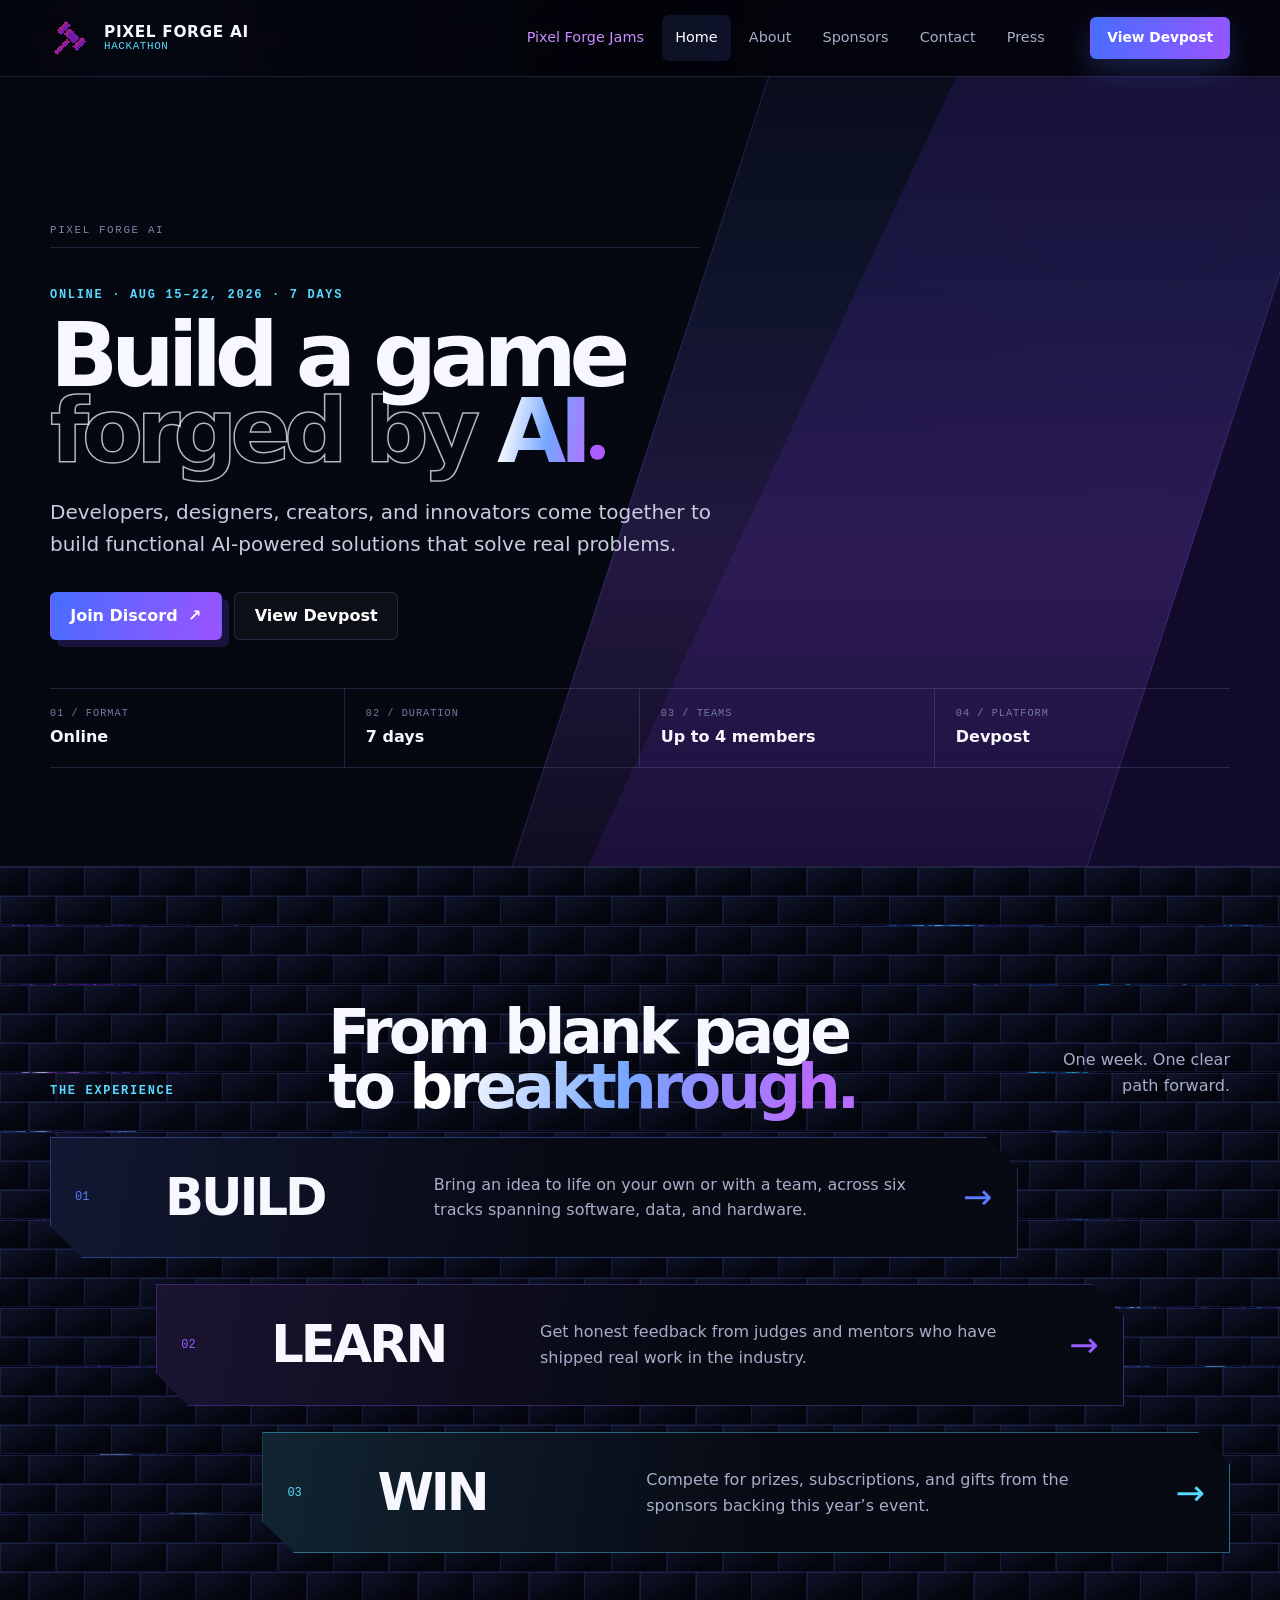
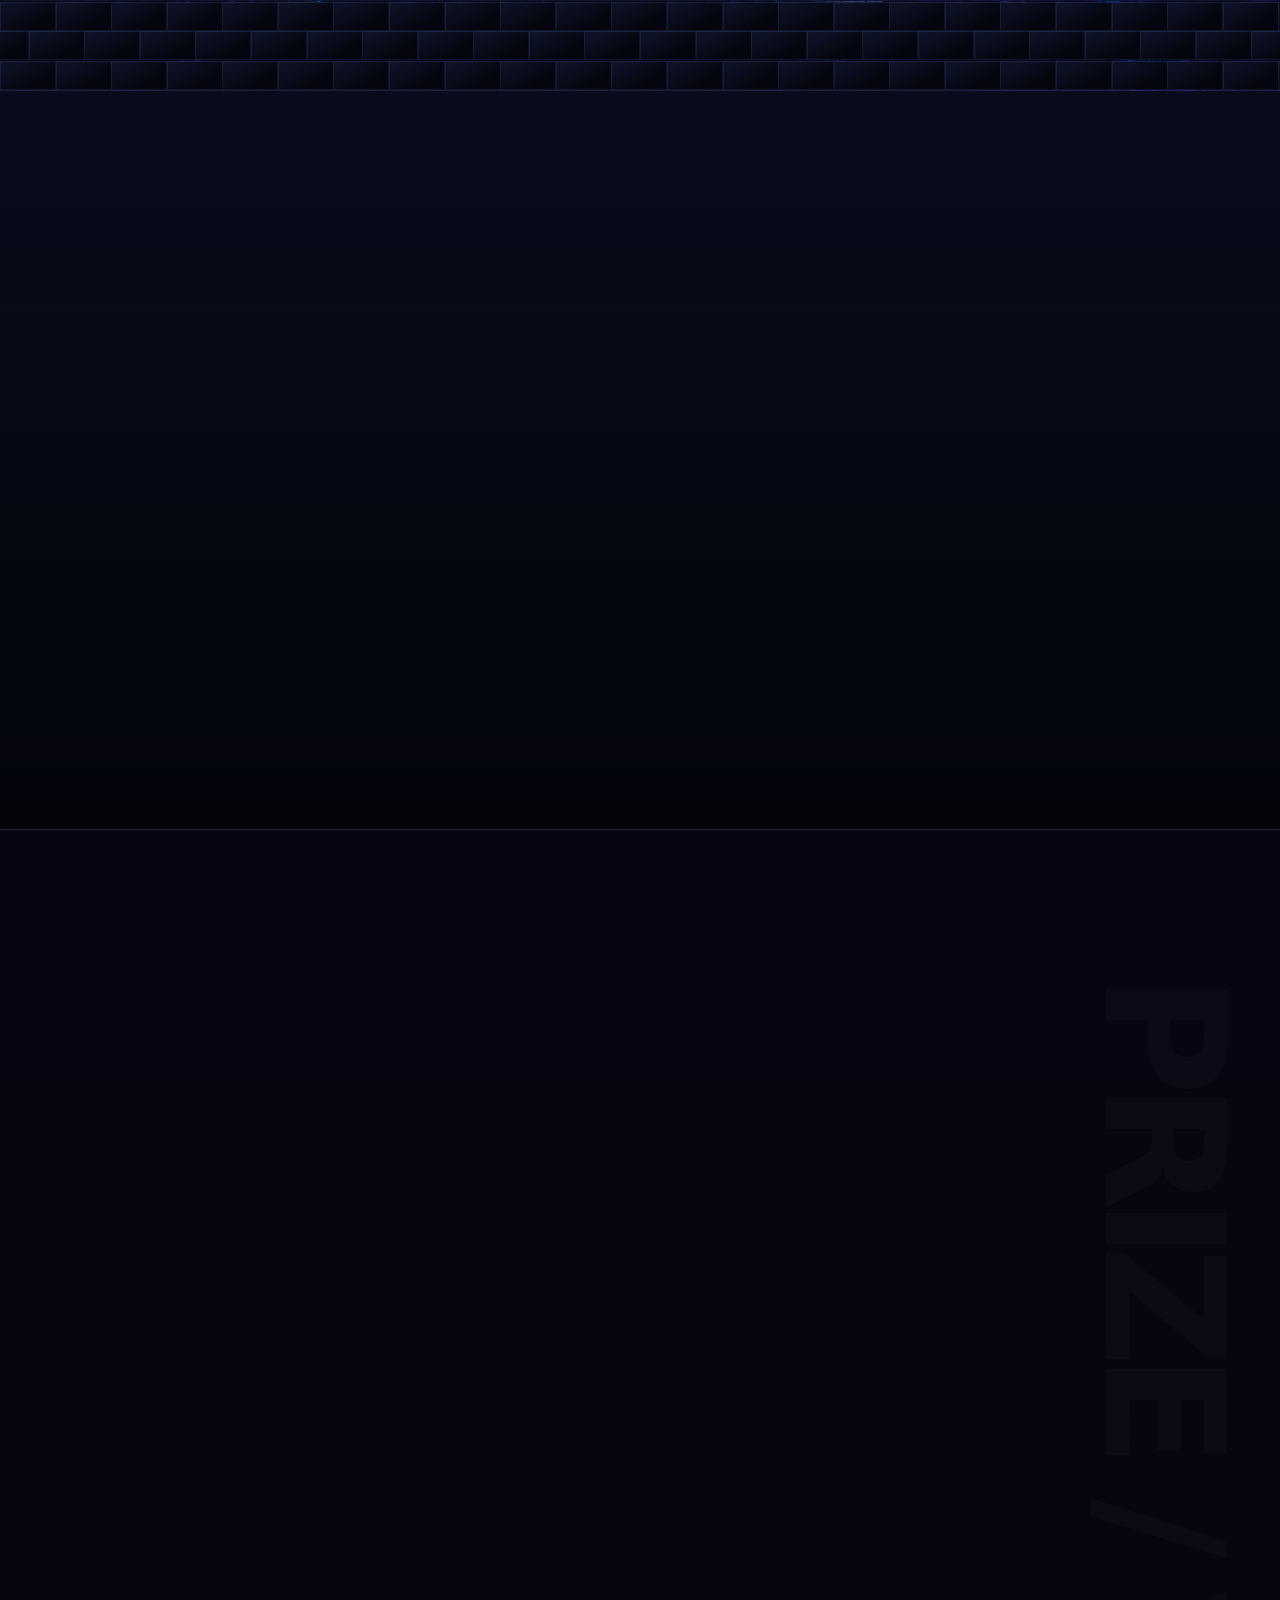
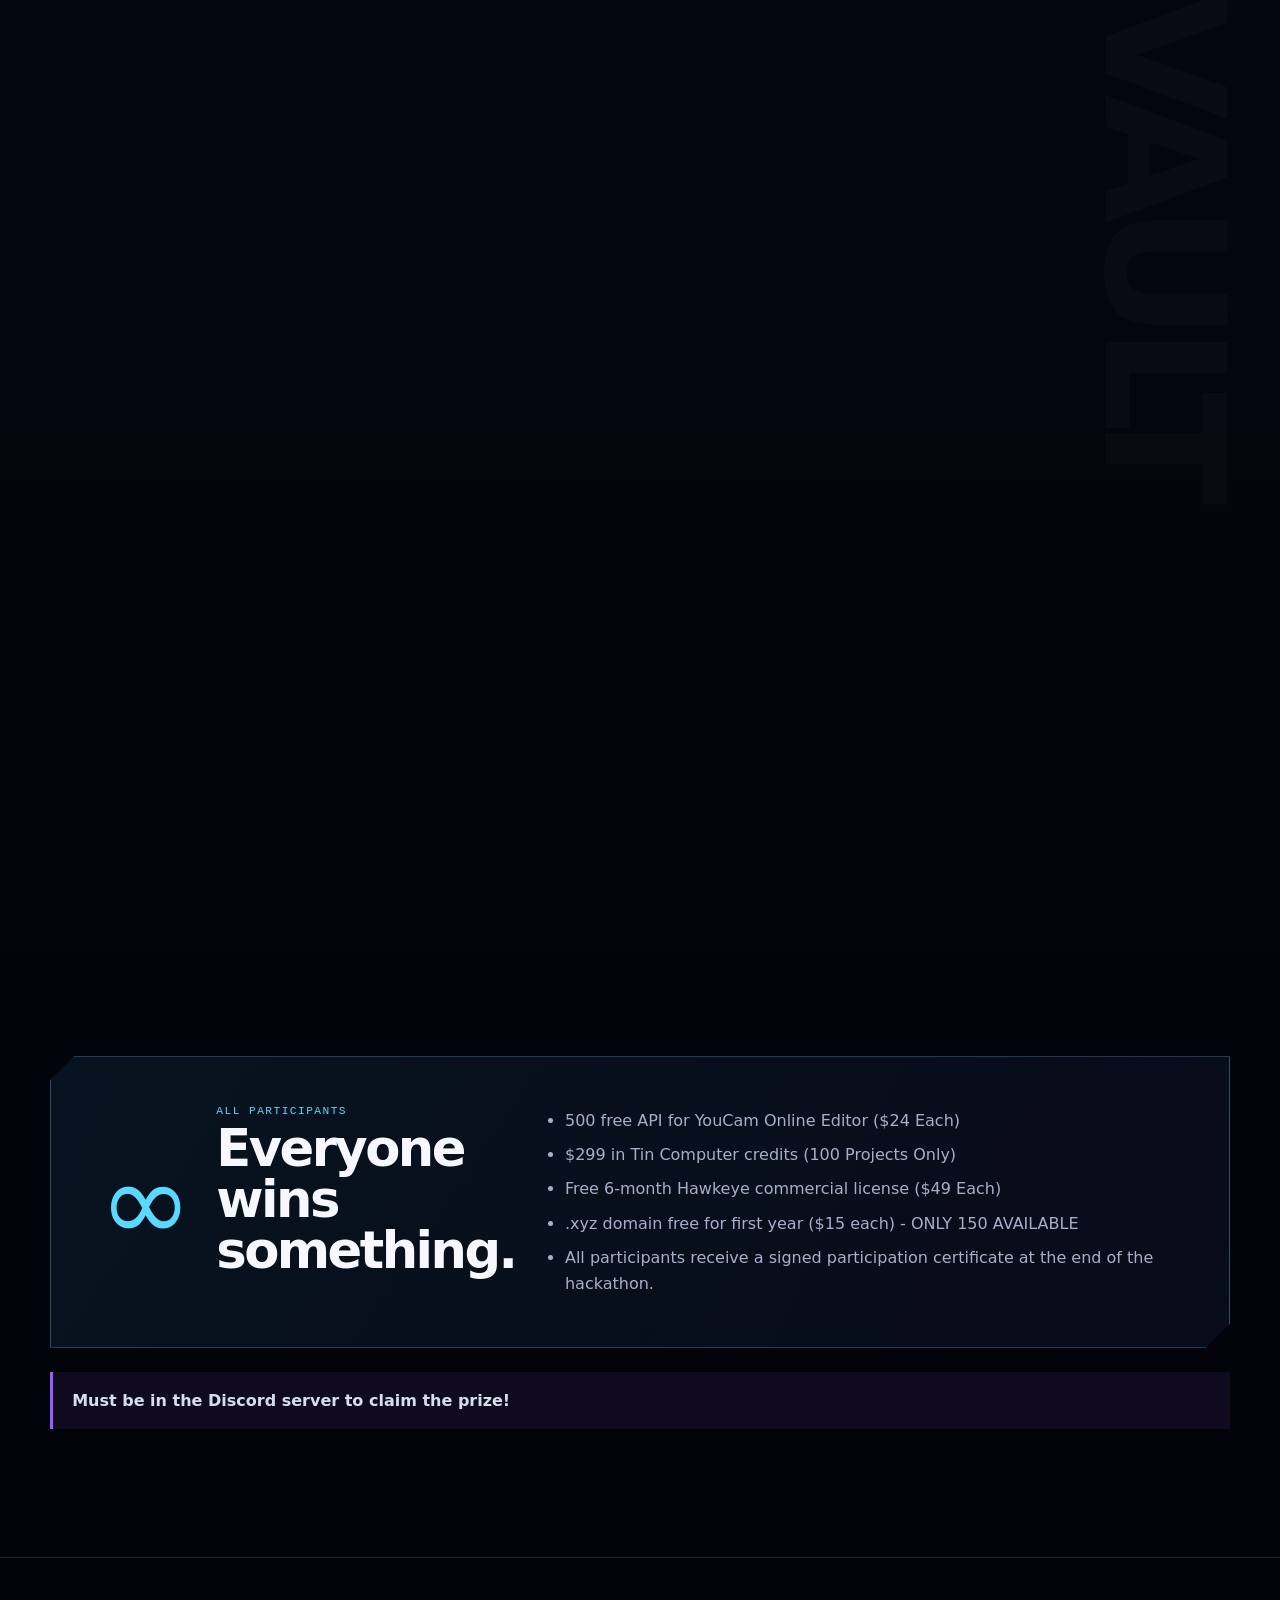
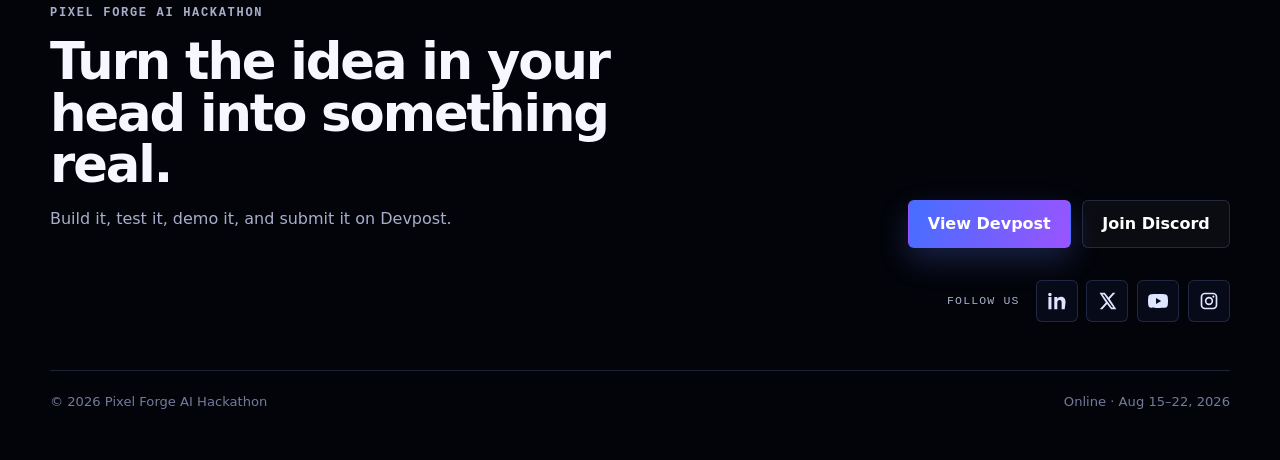
==== index.html @ 10a65b4b "Add social media links to site footers" ====
<!doctype html>
<html lang="en">
  <head>
    <meta charset="utf-8" />
    <meta name="viewport" content="width=device-width,initial-scale=1" />
    <meta
      name="description"
      content="Pixel Forge AI Hackathon is a 1-week online hackathon for AI-powered solutions."
    />
    <link rel="icon" type="image/png" href="images/New Piskel-2.png (13).png" />
    <link rel="stylesheet" href="pixel-forge-ai.css" />
    <title>Pixel Forge AI Hackathon</title>
    <script>
      document.documentElement.classList.add("js");
    </script>
    <script
      async
      src="https://www.googletagmanager.com/gtag/js?id=G-RZ31SQ0S4J"
    ></script>
    <script>
      window.dataLayer = window.dataLayer || [];
      function gtag() {
        dataLayer.push(arguments);
      }
      gtag("js", new Date());
      gtag("config", "G-RZ31SQ0S4J");
    </script>
  </head>
  <body>
    <a class="skip-link" href="#main">Skip to content</a>
    <header class="site-header">
      <div class="container nav-shell">
        <a class="brand" href="./">
          <img src="images/New Piskel-2.png (13).png" alt="" />
          <span class="brand-copy">
            <strong>Pixel Forge AI</strong>
            <span>Hackathon</span>
          </span>
        </a>
        <button
          class="menu-toggle"
          aria-expanded="false"
          aria-controls="main-nav"
        >
          Menu
        </button>
        <nav class="primary-nav" id="main-nav" aria-label="Primary navigation">
          <ul class="nav-menu">
            <li>
              <a class="jam-link" href="https://pixelforgejam.org/">
                Pixel Forge Jams
              </a>
            </li>
            <li><a href="./" aria-current="page">Home</a></li>
            <li><a href="about/">About</a></li>
            <li><a href="sponsors/">Sponsors</a></li>
            <li><a href="contact/">Contact</a></li>
            <li><a href="press/">Press</a></li>
          </ul>
        </nav>
        <a
          class="button primary small nav-cta"
          href="https://pixel-forge-ai-hackathon-08.devpost.com/"
          target="_blank"
          rel="noopener noreferrer"
        >
          View Devpost
        </a>
      </div>
    </header>
    <!--<section class="sponsor-banner-section" aria-label="Sponsored promotion">
      <div class="sponsor-banner-container">
        <span class="sponsor-banner-label">Sponsored</span>
        <a
          class="sponsor-banner-link"
          href="link that should be used"
          target="_blank"
          rel="noopener noreferrer sponsored"
          aria-label="Label"
        >
          <picture class="sponsor-banner-picture">
            <source
              media="(min-width: 1366px)"
              srcset="images\image1Sponsor.png"
            />
            <source media="(max-width: 560px)" srcset="images/820x312.jpg" />
            <img
              src="images\ChatGPT Image Jul 25, 2026, 11_30_26 AM.png"
              alt=""
              class="sponsor-banner-image"
              loading="eager"
              fetchpriority="high"
            />
          </picture>
        </a>
      </div>
    </section>-->
    <main id="main">
      <section class="hero hero-v2">
        <div class="hero-beam" aria-hidden="true"></div>
        <div class="hero-pixels" aria-hidden="true"></div>
        <div class="container hero-stage">
          <div class="hero-content reveal">
            <div class="event-line">
              <span>Pixel Forge AI</span>
            </div>
            <p class="kicker">Online · Aug 15–22, 2026 · 7 days</p>
            <h1>
              Build a game
              <br />
              <span class="hero-outline">forged by</span>
              <span class="gradient hero-ai" aria-label="AI.">
                AI<span class="hero-dot" aria-hidden="true"></span>
              </span>
            </h1>
            <p class="hero-lead">
              Developers, designers, creators, and innovators come together to
              build functional AI-powered solutions that solve real problems.
            </p>
            <div class="hero-actions">
              <a
                class="button primary"
                href="https://discord.gg/mM8PpjGyM6"
                target="_blank"
                rel="noopener noreferrer"
              >
                Join Discord
                <span aria-hidden="true">↗</span>
              </a>
              <a
                class="button secondary"
                href="https://pixel-forge-ai-hackathon-08.devpost.com/"
                target="_blank"
                rel="noopener noreferrer"
              >
                View Devpost
              </a>
            </div>
          </div>
          <aside class="hero-stats reveal" aria-label="Event snapshot">
            <div>
              <span>01 / Format</span>
              <strong>Online</strong>
            </div>
            <div>
              <span>02 / Duration</span>
              <strong>7 days</strong>
            </div>
            <div>
              <span>03 / Teams</span>
              <strong>Up to 4 members</strong>
            </div>
            <div>
              <span>04 / Platform</span>
              <strong>Devpost</strong>
            </div>
          </aside>
        </div>
      </section>
      <section class="section journey-section">
        <div class="container">
          <div class="journey-heading reveal">
            <p class="eyebrow">The experience</p>
            <h2>
              From blank page
              <br />
              to
              <span class="gradient">breakthrough.</span>
            </h2>
            <p>One week. One clear path forward.</p>
          </div>
          <div class="journey-track">
            <article class="journey-step build reveal">
              <span class="journey-number">01</span>
              <h3>Build</h3>
              <p>
                Bring an idea to life on your own or with a team, across six
                tracks spanning software, data, and hardware.
              </p>
              <span class="journey-arrow" aria-hidden="true">→</span>
            </article>
            <article class="journey-step learn reveal">
              <span class="journey-number">02</span>
              <h3>Learn</h3>
              <p>
                Get honest feedback from judges and mentors who have shipped
                real work in the industry.
              </p>
              <span class="journey-arrow" aria-hidden="true">→</span>
            </article>
            <article class="journey-step win reveal">
              <span class="journey-number">03</span>
              <h3>Win</h3>
              <p>
                Compete for prizes, subscriptions, and gifts from the sponsors
                backing this year’s event.
              </p>
              <span class="journey-arrow" aria-hidden="true">→</span>
            </article>
          </div>
        </div>
      </section>
      <section class="section tint" id="theme">
        <div class="container">
          <div class="challenge reveal">
            <p class="eyebrow">2026 Theme · The challenge</p>
            <h2>Engineer a solution that tackles a real-world challenge.</h2>
            <p>
              Build something that solves a problem related to work, personal
              life, hobbies, productivity, education, creativity, or everyday
              routines. We want to see how AI can meaningfully improve real
              experiences and solve practical problems.
            </p>
            <p>
              Your project can range from a simple chatbot or assistant to a
              fully autonomous AI agent. What matters most is impact,
              creativity, and usefulness.
            </p>
            <p>
              Think beyond prototypes: build something functional that
              demonstrates how AI can help people in the real world.
            </p>
          </div>
        </div>
      </section>
      <section class="section prizes-section" id="prizes">
        <div class="container">
          <div class="prize-intro reveal">
            <div>
              <p class="eyebrow">Recognition & rewards</p>
              <h2>
                Enter the
                <br />
                <span class="gradient">winner’s circle.</span>
              </h2>
            </div>
            <p>
              Recognition, certificates, Discord roles, and featured placements
              for standout projects and participants.
            </p>
          </div>
          <div class="prize-arena">
            <article class="prize-champion reveal">
              <div class="placement-mark">
                <span>01</span>
                <small>First place</small>
              </div>
              <div class="prize-copy">
                <p class="tier-label">The champion package</p>
                <h3>1 winner</h3>
                <ul>
                  <li>
                    Up to 4 scholarships of USD 750 on the RISE Research program
                  </li>
                  <li>Featherless credits worth $300 for the winning team</li>
                  <li>
                    Upto 4 Free 1-year Hawkeye commercial license ($99 Value)
                  </li>
                  <li>Up to 4 AoPS Voucher (Worth $25)</li>
                  <li>Up to 2, 1 year-long 1Password plan ($48 Value Each)</li>
                  <li>
                    Featured on our websites, signed winner certificate, and
                    Discord role
                  </li>
                </ul>
              </div>
            </article>
            <div class="podium-runner reveal">
              <article class="prize-runner second">
                <div class="placement-mark">
                  <span>02</span>
                  <small>Second place</small>
                </div>
                <div class="prize-copy">
                  <h3>1 winner</h3>
                  <ul>
                    <li>
                      Up to 4 scholarships of USD 750 on the RISE Research
                      program
                    </li>
                    <li>
                      Upto 4 Free 1-year Hawkeye commercial license ($99 Value)
                    </li>
                    <li>
                      Up to 2, 1 year-long 1Password plan ($48 Value Each)
                    </li>
                    <li>
                      Featured on our websites, signed winner certificate, and
                      Discord role
                    </li>
                  </ul>
                </div>
              </article>
              <article class="prize-runner third">
                <div class="placement-mark">
                  <span>03</span>
                  <small>Third place</small>
                </div>
                <div class="prize-copy">
                  <h3>1 winner</h3>
                  <ul>
                    <li>
                      Up to 4 scholarships of USD 750 on the RISE Research
                      program
                    </li>
                    <li>
                      Upto 4 Free 1-year Hawkeye commercial license ($99 Value)
                    </li>
                    <li>
                      Up to 1, 1 year-long 1Password plan ($48 Value Each)
                    </li>
                    <li>
                      Featured on our websites, signed winner certificate, and
                      Discord role
                    </li>
                  </ul>
                </div>
              </article>
            </div>
            <article class="judges-award reveal">
              <div>
                <span class="award-glyph">J/F</span>
                <p class="tier-label">Judges Favorite</p>
                <h3>3 winners</h3>
              </div>
              <ul>
                <li>
                  Upto 4 Free 1-year Hawkeye commercial license ($99 Value)
                </li>
                <li>
                  Featured on our websites, signed winner certificate, and
                  Discord role
                </li>
              </ul>
            </article>
            <article class="everyone-award reveal">
              <div class="everyone-title">
                <span>∞</span>
                <div>
                  <p class="tier-label">All Participants</p>
                  <h3>Everyone wins something.</h3>
                </div>
              </div>
              <ul>
                <li>500 free API for YouCam Online Editor ($24 Each)</li>
                <li>$299 in Tin Computer credits (100 Projects Only)</li>
                <li>Free 6-month Hawkeye commercial license ($49 Each)</li>
                <li>
                  .xyz domain free for first year ($15 each) - ONLY 150
                  AVAILABLE
                </li>
                <li>
                  All participants receive a signed participation certificate at
                  the end of the hackathon.
                </li>
              </ul>
            </article>
          </div>
          <p class="notice reveal">
            <strong>Must be in the Discord server to claim the prize!</strong>
          </p>
        </div>
      </section>
    </main>
    <footer class="site-footer">
      <div class="container">
        <div class="footer-grid">
          <div>
            <p class="eyebrow">Pixel Forge AI Hackathon</p>
            <h2>Turn the idea in your head into something real.</h2>
            <p>Build it, test it, demo it, and submit it on Devpost.</p>
          </div>
          <div class="footer-actions">
            <a
              class="button primary"
              href="https://pixel-forge-ai-hackathon-08.devpost.com/"
              target="_blank"
              rel="noopener noreferrer"
            >
              View Devpost
            </a>
            <a
              class="button ghost"
              href="https://discord.gg/mM8PpjGyM6"
              target="_blank"
              rel="noopener noreferrer"
            >
              Join Discord
            </a>
          </div>
        </div>
        <div class="footer-social">
          <span>Follow Us</span>
          <div class="social-links">
            <a
              class="social-link"
              href="https://www.linkedin.com/in/pixel-forge-game-jams-8003a640b/"
              aria-label="LinkedIn"
              target="_blank"
              rel="noopener noreferrer"
            >
              <svg aria-hidden="true"><use href="images/social-icons.svg#linkedin"></use></svg>
            </a>
            <a
              class="social-link"
              href="https://x.com/PixelForgeJam"
              aria-label="X"
              target="_blank"
              rel="noopener noreferrer"
            >
              <svg aria-hidden="true"><use href="images/social-icons.svg#x"></use></svg>
            </a>
            <a
              class="social-link"
              href="https://www.youtube.com/channel/UCz1PcBlSNnIXZSPCmad5ZeQ/"
              aria-label="YouTube"
              target="_blank"
              rel="noopener noreferrer"
            >
              <svg aria-hidden="true"><use href="images/social-icons.svg#youtube"></use></svg>
            </a>
            <a
              class="social-link"
              href="https://www.instagram.com/pixelforgecommunity/"
              aria-label="Instagram"
              target="_blank"
              rel="noopener noreferrer"
            >
              <svg aria-hidden="true"><use href="images/social-icons.svg#instagram"></use></svg>
            </a>
          </div>
        </div>
        <div class="footer-bottom">
          <span>© 2026 Pixel Forge AI Hackathon</span>
          <span>Online · Aug 15–22, 2026</span>
        </div>
      </div>
    </footer>
    <script src="app.js"></script>
  </body>
</html>
---- pixel-forge-ai.css ----
:root {
  color-scheme: dark;
  --black: #03040a;
  --surface: #090b18;
  --surface-2: #0e1126;
  --text: #f7f8ff;
  --muted: #a8aec9;
  --blue: #5b7cff;
  --purple: #9b5cff;
  --cyan: #59d9ff;
  --line: rgba(152, 167, 255, 0.18);
  --container: min(1180px, calc(100% - 40px));
  --radius: 22px;
  --font:
    Inter, ui-sans-serif, system-ui, -apple-system, BlinkMacSystemFont,
    "Segoe UI", sans-serif;
  --mono: "SFMono-Regular", Consolas, "Liberation Mono", monospace;
}

* {
  box-sizing: border-box;
}
html {
  scroll-behavior: smooth;
  scrollbar-width: thin;
  scrollbar-color: #7657f6 #050611;
}

::-webkit-scrollbar {
  width: 12px;
}

::-webkit-scrollbar-track {
  background: #050611;
  border-left: 1px solid rgba(152, 167, 255, 0.1);
}

::-webkit-scrollbar-thumb {
  min-height: 54px;
  border: 3px solid #050611;
  border-radius: 8px;
  background: linear-gradient(180deg, var(--blue), var(--purple));
}

::-webkit-scrollbar-thumb:hover {
  background: linear-gradient(180deg, #6f8cff, #b16cff);
}
body {
  margin: 0;
  min-width: 320px;
  background: var(--black);
  color: var(--text);
  font-family: var(--font);
  line-height: 1.6;
  overflow-x: hidden;
}
body::before {
  content: "";
  position: fixed;
  inset: 0;
  z-index: -2;
  background:
    radial-gradient(
      circle at 12% 8%,
      rgba(71, 102, 255, 0.16),
      transparent 28rem
    ),
    radial-gradient(
      circle at 88% 18%,
      rgba(149, 69, 255, 0.14),
      transparent 30rem
    ),
    #03040a;
}
body::after {
  content: "";
  position: fixed;
  inset: 0;
  z-index: -1;
  opacity: 0.28;
  pointer-events: none;
  background-image:
    linear-gradient(rgba(255, 255, 255, 0.035) 1px, transparent 1px),
    linear-gradient(90deg, rgba(255, 255, 255, 0.035) 1px, transparent 1px);
  background-size: 42px 42px;
  mask-image: linear-gradient(to bottom, #000, transparent 85%);
}

a {
  color: inherit;
  text-decoration: none;
}
img {
  display: block;
  max-width: 100%;
  height: auto;
}
button {
  font: inherit;
}
.container {
  width: var(--container);
  margin-inline: auto;
}
.skip-link {
  position: fixed;
  left: 1rem;
  top: 1rem;
  z-index: 100;
  padding: 0.7rem 1rem;
  background: #fff;
  color: #000;
  transform: translateY(-150%);
}
.skip-link:focus {
  transform: translateY(0);
}

.site-header {
  position: sticky;
  top: 0;
  z-index: 50;
  background: rgba(3, 4, 10, 0.82);
  border-bottom: 1px solid var(--line);
  backdrop-filter: blur(18px);
}
.nav-shell {
  min-height: 76px;
  display: grid;
  grid-template-columns: auto 1fr auto;
  align-items: center;
  gap: 2rem;
}
.brand {
  display: flex;
  align-items: center;
  gap: 0.75rem;
}
.brand img {
  width: 42px;
  height: 42px;
  object-fit: contain;
  image-rendering: pixelated;
}
.brand-copy {
  display: grid;
  line-height: 1.08;
  text-transform: uppercase;
  letter-spacing: 0.04em;
}
.brand-copy strong {
  font-size: 0.96rem;
}
.brand-copy span {
  color: var(--cyan);
  font: 0.68rem var(--mono);
}
.primary-nav {
  justify-self: end;
}
.nav-menu {
  display: flex;
  align-items: center;
  list-style: none;
  gap: 0.25rem;
  padding: 0;
  margin: 0;
}
.nav-menu a {
  display: block;
  padding: 0.7rem 0.85rem;
  border-radius: 7px;
  color: var(--muted);
  font-size: 0.9rem;
  transition: 0.2s ease;
}
.nav-menu a:hover,
.nav-menu a[aria-current="page"] {
  color: #fff;
  background: rgba(91, 124, 255, 0.12);
}
.nav-menu .jam-link {
  color: #c78dff;
}
.menu-toggle {
  display: none;
  border: 1px solid var(--line);
  border-radius: 6px;
  padding: 0.6rem 0.9rem;
  background: transparent;
  color: #fff;
}

.button {
  display: inline-flex;
  justify-content: center;
  align-items: center;
  gap: 0.65rem;
  min-height: 48px;
  padding: 0.8rem 1.2rem;
  border: 1px solid transparent;
  border-radius: 6px;
  font-weight: 750;
  line-height: 1;
  transition:
    transform 0.2s ease,
    box-shadow 0.2s ease,
    background 0.2s ease;
}
.button:hover {
  transform: translateY(-2px);
}
.button.primary {
  color: #fff;
  background: linear-gradient(110deg, #456eff, #9a54ff);
  box-shadow: 0 12px 30px rgba(91, 124, 255, 0.24);
}
.button.secondary,
.button.ghost {
  border-color: var(--line);
  background: rgba(255, 255, 255, 0.035);
  color: #fff;
}
.button.small {
  min-height: 40px;
  padding-inline: 1rem;
  font-size: 0.86rem;
}

/* Paid placement: dimensions and responsive imagery remain unchanged. */
.sponsor-banner-section {
  position: relative;
  z-index: 10;
  width: 100%;
  overflow: hidden;
  border-bottom: 1px solid rgba(89, 217, 255, 0.18);
  background: #02030a;
}
.sponsor-banner-container {
  position: relative;
  width: 100%;
}
.sponsor-banner-label {
  position: absolute;
  right: 14px;
  bottom: 10px;
  z-index: 2;
  padding: 0.3rem 0.55rem;
  border-radius: 5px;
  background: rgba(2, 2, 10, 0.78);
  color: rgba(255, 255, 255, 0.8);
  font: 800 0.62rem/1 var(--mono);
  letter-spacing: 0.12em;
  text-transform: uppercase;
  backdrop-filter: blur(6px);
}
.sponsor-banner-link {
  display: block;
  width: 100%;
  height: 200px;
  overflow: hidden;
  background: #061044;
  transition: filter 0.18s ease;
}
.sponsor-banner-link:hover {
  filter: brightness(1.08) saturate(1.06);
}
.sponsor-banner-link:focus-visible {
  outline: 3px solid var(--cyan);
  outline-offset: -3px;
}
.sponsor-banner-link img {
  width: 100%;
  height: 100%;
  object-fit: cover;
  object-position: center;
}

.hero {
  position: relative;
  min-height: 660px;
  display: grid;
  align-items: center;
  overflow: hidden;
  border-bottom: 1px solid var(--line);
}
.hero::before {
  content: "";
  position: absolute;
  width: 640px;
  height: 640px;
  right: -140px;
  top: 0;
  border-radius: 50%;
  border: 1px solid rgba(89, 217, 255, 0.2);
  box-shadow:
    inset 0 0 110px rgba(85, 76, 255, 0.15),
    0 0 90px rgba(113, 65, 255, 0.12);
}
.hero::after {
  content: "";
  position: absolute;
  inset: 0;
  background: linear-gradient(
    90deg,
    #03040a 0%,
    rgba(3, 4, 10, 0.96) 38%,
    transparent 80%
  );
}
.hero-layout {
  position: relative;
  z-index: 2;
  display: grid;
  grid-template-columns: 1.25fr 0.75fr;
  gap: 5rem;
  align-items: end;
  padding-block: 7rem;
}
.kicker,
.eyebrow {
  margin: 0 0 1rem;
  color: var(--cyan);
  font: 750 0.75rem var(--mono);
  letter-spacing: 0.14em;
  text-transform: uppercase;
}
h1,
h2,
h3,
p {
  text-wrap: pretty;
}
h1 {
  max-width: 880px;
  margin: 0;
  font-size: clamp(3.25rem, 7vw, 7rem);
  line-height: 0.92;
  letter-spacing: -0.075em;
}
h1 .gradient,
.gradient {
  color: transparent;
  background: linear-gradient(100deg, #fff 10%, #75a6ff 48%, #b76cff 88%);
  background-clip: text;
}
.hero-lead {
  max-width: 680px;
  margin: 1.7rem 0 0;
  color: #c7cce0;
  font-size: clamp(1.05rem, 1.7vw, 1.25rem);
}
.hero-actions {
  display: flex;
  flex-wrap: wrap;
  gap: 0.8rem;
  margin-top: 2rem;
}
.hero-meta {
  display: grid;
  gap: 0.8rem;
  padding: 1.4rem;
  border: 1px solid var(--line);
  border-radius: var(--radius);
  background: rgba(9, 11, 24, 0.72);
  backdrop-filter: blur(16px);
}
.hero-meta div {
  display: flex;
  justify-content: space-between;
  gap: 1rem;
  padding-bottom: 0.75rem;
  border-bottom: 1px solid var(--line);
}
.hero-meta div:last-child {
  padding: 0;
  border: 0;
}
.hero-meta span {
  color: var(--muted);
  font-size: 0.88rem;
}
.hero-meta strong {
  text-align: right;
}

.section {
  padding: 7rem 0;
  border-bottom: 1px solid var(--line);
}
.section.tint {
  background: linear-gradient(
    180deg,
    rgba(15, 18, 42, 0.58),
    rgba(5, 6, 14, 0.32)
  );
}
.section-heading {
  max-width: 740px;
  margin-bottom: 3rem;
}
.section-heading.center {
  margin-inline: auto;
  text-align: center;
}
.section-heading h2,
.page-intro h1 {
  margin: 0;
  font-size: clamp(2.5rem, 5vw, 5rem);
  line-height: 0.98;
  letter-spacing: -0.055em;
}
.section-heading p {
  color: var(--muted);
  font-size: 1.05rem;
}
.section-index {
  display: grid;
  grid-template-columns: repeat(3, 1fr);
  border-top: 1px solid var(--line);
}
.index-item {
  position: relative;
  min-height: 330px;
  padding: 2rem;
  border-right: 1px solid var(--line);
  overflow: hidden;
}
.index-item:last-child {
  border-right: 0;
}
.index-number {
  display: block;
  color: #6f7a9c;
  font: 0.76rem var(--mono);
  letter-spacing: 0.12em;
}
.index-item h3 {
  margin: 6.5rem 0 0.7rem;
  font-size: clamp(2.2rem, 4vw, 4.2rem);
  line-height: 1;
  letter-spacing: -0.055em;
}
.index-item p {
  max-width: 310px;
  margin: 0;
  color: var(--muted);
}
.index-item::after {
  content: "";
  position: absolute;
  width: 180px;
  height: 180px;
  right: -90px;
  top: -90px;
  border-radius: 50%;
  background: var(--accent, var(--blue));
  opacity: 0.13;
  filter: blur(18px);
}
.index-item:nth-child(2) {
  --accent: var(--purple);
}
.index-item:nth-child(3) {
  --accent: var(--cyan);
}

.prize-grid {
  display: grid;
  grid-template-columns: repeat(12, 1fr);
  gap: 1rem;
}
.prize-card {
  grid-column: span 4;
  min-height: 370px;
  padding: 1.6rem;
  border: 1px solid var(--line);
  border-radius: var(--radius);
  background: linear-gradient(
    150deg,
    rgba(18, 22, 49, 0.92),
    rgba(7, 8, 19, 0.96)
  );
}
.prize-card:first-child {
  grid-column: span 8;
  background:
    radial-gradient(circle at 100% 0, rgba(154, 84, 255, 0.2), transparent 55%),
    linear-gradient(150deg, rgba(18, 22, 49, 0.96), rgba(7, 8, 19, 0.96));
}
.prize-card:last-child {
  grid-column: span 8;
}
.prize-card .tier-label {
  margin: 0;
  color: var(--cyan);
  font: 0.73rem var(--mono);
  letter-spacing: 0.12em;
  text-transform: uppercase;
}
.prize-card h3 {
  margin: 0.6rem 0 1.2rem;
  font-size: 1.7rem;
}
.prize-card ul {
  margin: 0;
  padding-left: 1.1rem;
  color: var(--muted);
}
.prize-card li + li {
  margin-top: 0.55rem;
}
.notice {
  margin-top: 1.5rem;
  padding: 1rem 1.2rem;
  border-left: 3px solid var(--purple);
  background: rgba(155, 92, 255, 0.08);
  color: #d8dcf0;
}

/* Home: high-impact editorial hero */
.hero-v2 {
  min-height: 790px;
  isolation: isolate;
  background: linear-gradient(
    115deg,
    rgba(5, 7, 17, 0.98) 0 58%,
    rgba(20, 12, 48, 0.88) 58% 100%
  );
}

.hero-v2::before,
.hero-v2::after {
  content: none;
}

.hero-beam {
  position: absolute;
  z-index: -1;
  width: 45vw;
  height: 140%;
  right: 5%;
  top: -20%;
  transform: skewX(-18deg);
  background: linear-gradient(
    180deg,
    transparent,
    rgba(91, 124, 255, 0.11) 33%,
    rgba(155, 92, 255, 0.2) 58%,
    transparent
  );
  border-inline: 1px solid rgba(125, 119, 255, 0.2);
}

.hero-pixels {
  position: absolute;
  z-index: -1;
  inset: 0;
  opacity: 0.32;
  background-image:
    linear-gradient(
      90deg,
      transparent 49.85%,
      rgba(89, 217, 255, 0.16) 50%,
      transparent 50.15%
    ),
    linear-gradient(
      transparent 49.85%,
      rgba(155, 92, 255, 0.14) 50%,
      transparent 50.15%
    );
  background-size: 150px 150px;
  mask-image: linear-gradient(90deg, transparent 30%, #000 72%);
}

.hero-stage {
  display: grid;
  grid-template-columns: minmax(0, 1.4fr) minmax(300px, 0.6fr);
  grid-template-areas: "content visual" "stats stats";
  gap: 3rem 5rem;
  align-items: center;
  padding-block: 5.5rem 2.4rem;
}

.hero-content {
  grid-area: content;
  position: relative;
}

.event-line {
  display: flex;
  justify-content: space-between;
  max-width: 650px;
  margin-bottom: 2.5rem;
  padding-bottom: 0.7rem;
  border-bottom: 1px solid var(--line);
  color: #7d86a8;
  font: 0.68rem var(--mono);
  letter-spacing: 0.15em;
  text-transform: uppercase;
}

.hero-v2 h1 {
  max-width: 900px;
  font-size: clamp(4rem, 7vw, 7.6rem);
  line-height: 0.84;
  letter-spacing: -0.08em;
}

.hero-outline {
  color: transparent;
  -webkit-text-stroke: 1.5px rgba(238, 241, 255, 0.75);
}

.hero-ai {
  white-space: nowrap;
}

.hero-dot {
  display: inline-block;
  width: 0.16em;
  height: 0.16em;
  margin-left: 0.055em;
  border-radius: 50%;
  background: #ad5cff;
  transform: translateY(-0.025em);
}

.hero-v2 .hero-lead {
  max-width: 710px;
}

.hero-v2 .button.primary {
  position: relative;
  min-width: 170px;
  background: linear-gradient(110deg, #476dff, #9c53ff);
  box-shadow: 7px 7px 0 rgba(102, 66, 220, 0.22);
}

.hero-v2 .button.primary:hover {
  transform: translate(-2px, -2px);
  box-shadow: 10px 10px 0 rgba(102, 66, 220, 0.25);
}

.hero-stats {
  grid-area: stats;
  display: grid;
  grid-template-columns: repeat(4, 1fr);
  border-top: 1px solid var(--line);
  border-bottom: 1px solid var(--line);
}

.hero-stats div {
  display: grid;
  gap: 0.35rem;
  padding: 1.1rem 1.3rem;
  border-right: 1px solid var(--line);
}

.hero-stats div:first-child {
  padding-left: 0;
}

.hero-stats div:last-child {
  border-right: 0;
}

.hero-stats span {
  color: #737d9f;
  font: 0.64rem var(--mono);
  letter-spacing: 0.1em;
  text-transform: uppercase;
}

.hero-stats strong {
  font-size: 1rem;
}

/* Home: directional Build / Learn / Win journey */
.journey-section {
  position: relative;
  overflow: hidden;
  background:
    linear-gradient(rgba(2, 3, 10, 0.18), rgba(2, 3, 10, 0.42)),
    url("press/assets/pixel-forge-ai-forge-background.png") center / cover;
}

.journey-wall {
  position: absolute;
  inset: 0;
  z-index: 1;
  display: flex;
  flex-direction: column;
  gap: 0;
  padding: 0;
  pointer-events: none;
  overflow: hidden;
  background: transparent;
}

.journey-brick-row {
  position: relative;
  display: flex;
  flex: 1;
  width: 104.2%;
  margin-left: -2.1%;
  gap: 0;
  opacity: 1;
  transform: translate3d(0, 0, 0);
}

.journey-brick-row:nth-child(even) {
  margin-left: 0;
}

.journey-brick-row.collapsing {
  opacity: 0;
  transform: translate3d(var(--row-fall-x), var(--row-fall-y), 0) rotate(var(--row-rotation));
  transition:
    transform var(--row-duration) cubic-bezier(0.28, 0.64, 0.35, 1) var(--row-delay),
    opacity 220ms ease var(--row-opacity-delay);
  will-change: transform, opacity;
}

.journey-brick {
  position: relative;
  flex: 1;
  min-width: 0;
  border: 0;
  background:
    linear-gradient(145deg, rgba(18, 23, 48, 0.98), rgba(5, 7, 17, 0.99) 70%),
    #050711;
  box-shadow:
    inset 0 0 0 1px rgba(91, 124, 255, 0.13),
    inset 0 1px rgba(255, 255, 255, 0.025),
    inset 0 -10px 22px rgba(0, 0, 0, 0.22);
  transform: translate3d(0, 0, 0);
  opacity: 1;
  contain: layout paint;
}

.journey-brick.falling {
  z-index: 2;
  box-shadow: none;
  opacity: 0;
  transform: translate3d(var(--fall-x), var(--fall-y), 0) rotate(var(--rotation));
  transition:
    transform var(--fall-duration) cubic-bezier(0.24, 0.68, 0.3, 1) var(--fall-delay),
    opacity 240ms ease calc(var(--fall-delay) + var(--fade-delay));
  will-change: transform, opacity;
}
.journey-heading {
  display: flex;
  justify-content: space-between;
  align-items: end;
  gap: 2rem;
  margin-bottom: 4rem;
}
.journey-heading h2 {
  margin: 0;
  font-size: clamp(3rem, 6vw, 6rem);
  line-height: 0.9;
  letter-spacing: -0.065em;
}
.journey-heading p:last-child {
  max-width: 220px;
  color: var(--muted);
  text-align: right;
}
.journey-track {
  position: relative;
  display: grid;
  gap: 1rem;
}

.journey-section .container {
  position: relative;
  z-index: 2;
}

.hammer-cursor {
  position: fixed;
  top: 0;
  left: 0;
  z-index: 90;
  display: none;
  width: 62px;
  height: 62px;
  pointer-events: none;
  background: url("images/New Piskel-2.png (13).png") center / contain no-repeat;
  image-rendering: pixelated;
  filter:
    drop-shadow(0 0 8px rgba(155, 92, 255, 0.75))
    drop-shadow(0 4px 10px rgba(0, 0, 0, 0.6));
  opacity: 0;
  transform: translate(-46%, -24%) rotate(-18deg) scale(0.92);
  transition: opacity 120ms ease, transform 120ms ease;
  will-change: transform;
}

.hammer-cursor.visible {
  opacity: 1;
  transform: translate(-46%, -24%) rotate(-18deg) scale(1);
}

.hammer-cursor.striking {
  transform: translate(-46%, -24%) rotate(24deg) scale(0.94);
}

.break-effect {
  position: absolute;
  z-index: 4;
  width: 1px;
  height: 1px;
  pointer-events: none;
  transition: opacity 380ms ease, transform 520ms ease;
}

.break-hole {
  position: absolute;
  left: calc(var(--hole-width) / -2);
  top: calc(var(--hole-height) / -2);
  width: var(--hole-width);
  height: var(--hole-height);
  opacity: 0;
  clip-path: var(--hole-shape);
  background:
    radial-gradient(circle at 48% 46%, rgba(89, 217, 255, 0.3), transparent 24%),
    radial-gradient(circle at 62% 58%, rgba(155, 92, 255, 0.48), transparent 44%),
    #010208;
  box-shadow:
    0 0 0 1px rgba(89, 217, 255, 0.42),
    inset 0 0 26px rgba(1, 2, 8, 0.95),
    0 0 30px rgba(91, 124, 255, 0.34);
  animation: break-hole-open 220ms cubic-bezier(0.2, 0.9, 0.25, 1) forwards;
}

.break-ring {
  position: absolute;
  left: -28px;
  top: -28px;
  width: 56px;
  height: 56px;
  border: 2px solid rgba(89, 217, 255, 0.8);
  border-radius: 50%;
  box-shadow: 0 0 22px rgba(155, 92, 255, 0.72);
  animation: break-ring 520ms ease-out forwards;
}

.crack-line {
  position: absolute;
  left: 0;
  top: 0;
  width: var(--length);
  height: 1px;
  background: linear-gradient(90deg, #f4f6ff, var(--cyan) 38%, transparent);
  box-shadow: 0 0 5px rgba(89, 217, 255, 0.8);
  transform: rotate(var(--angle)) scaleX(0);
  transform-origin: left center;
  animation: crack-spread 230ms cubic-bezier(0.15, 0.8, 0.2, 1) var(--delay) forwards;
}

.crack-line::after {
  content: "";
  position: absolute;
  left: var(--branch-origin);
  top: 0;
  width: 38%;
  height: 1px;
  background: inherit;
  transform: rotate(var(--branch-angle));
  transform-origin: left;
}

.break-shard {
  position: absolute;
  left: var(--left);
  top: var(--top);
  width: var(--size);
  height: calc(var(--size) * 0.78);
  border: 1px solid rgba(121, 154, 255, 0.7);
  clip-path: var(--shape);
  background:
    linear-gradient(145deg, rgba(91, 124, 255, 0.72), rgba(155, 92, 255, 0.5) 42%, #080a18 72%);
  box-shadow: 0 0 12px rgba(91, 124, 255, 0.38);
  transform: translate(-50%, -50%) scale(0.2);
  opacity: 0;
  animation: shard-fall var(--duration) cubic-bezier(0.18, 0.65, 0.35, 1) var(--delay) forwards;
}

.break-particle {
  position: absolute;
  left: 0;
  top: 0;
  width: var(--size);
  height: var(--size);
  background: var(--particle-color);
  box-shadow: 0 0 7px currentColor;
  animation: break-particle 700ms ease-out var(--delay) forwards;
}

@keyframes break-hole-open {
  from {
    opacity: 0;
    transform: scale(0.08) rotate(-8deg);
  }
  to {
    opacity: 1;
    transform: scale(1) rotate(0deg);
  }
}

@keyframes break-ring {
  from {
    opacity: 1;
    transform: scale(0.15);
  }
  to {
    opacity: 0;
    transform: scale(3.4);
  }
}

@keyframes crack-spread {
  to {
    transform: rotate(var(--angle)) scaleX(1);
  }
}

@keyframes shard-fall {
  0% {
    opacity: 0;
    transform: translate(-50%, -50%) scale(0.2) rotate(0deg);
  }
  12% {
    opacity: 1;
  }
  42% {
    opacity: 1;
    transform: translate(calc(-50% + var(--burst-x)), calc(-50% + var(--burst-y))) scale(1) rotate(calc(var(--rotation) * 0.35));
  }
  100% {
    opacity: 0;
    transform: translate(calc(-50% + var(--fall-x)), calc(-50% + var(--fall-y))) scale(0.82) rotate(var(--rotation));
  }
}

@keyframes break-particle {
  0% {
    opacity: 1;
    transform: translate(-50%, -50%) scale(1);
  }
  100% {
    opacity: 0;
    transform: translate(var(--travel-x), var(--travel-y)) scale(0.15) rotate(180deg);
  }
}

.journey-section.wall-revealed .journey-wall {
  opacity: 0;
}

.journey-section.wall-revealed .break-effect {
  opacity: 0;
  transform: scale(1.08);
}

.wall-collapse-shard {
  position: absolute;
  z-index: 6;
  left: var(--panel-left);
  top: var(--panel-top);
  width: calc(var(--panel-width) + 2px);
  height: calc(var(--panel-height) + 2px);
  pointer-events: none;
  border: 1px solid rgba(104, 126, 220, 0.22);
  clip-path: var(--panel-shape);
  background:
    radial-gradient(circle at 80% 30%, rgba(112, 58, 225, 0.18), transparent 75%),
    linear-gradient(115deg, #03040a 0 48%, #070816 100%);
  box-shadow:
    0 0 18px rgba(91, 124, 255, 0.22),
    inset 0 0 24px rgba(0, 0, 0, 0.5);
  transform-origin: center;
  animation: wall-collapse var(--collapse-duration) cubic-bezier(0.2, 0.68, 0.26, 1) var(--collapse-delay) forwards;
}

.wall-collapse-flash {
  position: absolute;
  inset: 0;
  z-index: 5;
  pointer-events: none;
  background: radial-gradient(circle at 50% 45%, rgba(89, 217, 255, 0.3), rgba(155, 92, 255, 0.12) 35%, transparent 70%);
  animation: wall-flash 700ms ease-out forwards;
}

@keyframes wall-collapse {
  0% {
    opacity: 1;
    transform: translate(0, 0) rotate(0deg) scale(1);
  }
  18% {
    opacity: 1;
    transform: translate(var(--burst-x), var(--burst-y)) rotate(var(--tilt)) scale(0.98);
  }
  100% {
    opacity: 0;
    transform: translate(var(--fall-x), var(--fall-y)) rotate(var(--rotation)) scale(0.72);
  }
}

@keyframes wall-flash {
  from {
    opacity: 1;
  }
  to {
    opacity: 0;
  }
}

@media (hover: hover) and (pointer: fine) {
  .journey-section.hammer-enabled,
  .journey-section.hammer-enabled * {
    cursor: none !important;
  }

  .hammer-cursor {
    display: block;
  }
}

.journey-step {
  --step-color: var(--blue);
  position: relative;
  z-index: 1;
  display: grid;
  grid-template-columns: 90px minmax(180px, 0.55fr) minmax(260px, 1fr) 70px;
  align-items: center;
  width: 82%;
  min-height: 160px;
  padding: 1.5rem 2rem;
  border: 1px solid color-mix(in srgb, var(--step-color) 42%, transparent);
  background: linear-gradient(
    100deg,
    color-mix(in srgb, var(--step-color) 13%, #070913),
    #070913 54%
  );
  clip-path: polygon(
    0 0,
    calc(100% - 32px) 0,
    100% 32px,
    100% 100%,
    32px 100%,
    0 calc(100% - 32px)
  );
}
.journey-step.learn {
  --step-color: var(--purple);
  margin-left: 9%;
}
.journey-step.win {
  --step-color: var(--cyan);
  margin-left: 18%;
}
.journey-number {
  color: var(--step-color);
  font: 0.75rem var(--mono);
}
.journey-step h3 {
  margin: 0;
  font-size: clamp(2.4rem, 5vw, 5rem);
  line-height: 1;
  letter-spacing: -0.06em;
  text-transform: uppercase;
}
.journey-step p {
  max-width: 500px;
  margin: 0;
  color: var(--muted);
}
.journey-arrow {
  justify-self: end;
  color: var(--step-color);
  font-size: 2.2rem;
}

@media (min-width: 1001px) {
  .journey-section {
    height: calc(100svh - 76px);
    padding: clamp(1.15rem, 3vh, 2.25rem) 0;
    display: grid;
    align-items: center;
  }

  .journey-heading {
    margin-bottom: clamp(1rem, 2.5vh, 1.75rem);
  }

  .journey-heading h2 {
    font-size: clamp(2.8rem, 4.8vw, 5rem);
  }

  .journey-track {
    gap: calc(clamp(0.85rem, 1.8vh, 1.2rem) + 10px);
  }

  .journey-step {
    min-height: clamp(96px, 13.5vh, 128px);
    padding: 1rem 1.5rem;
  }

  .journey-step h3 {
    font-size: clamp(2.35rem, 4vw, 4rem);
  }
}

/* Home: editorial prize arena */
.prizes-section {
  position: relative;
  overflow: hidden;
  background: linear-gradient(180deg, #050611, #03040a);
}
.prizes-section::before {
  content: "PRIZE / VAULT";
  position: absolute;
  right: -1rem;
  top: 9rem;
  color: rgba(255, 255, 255, 0.025);
  font-size: clamp(5rem, 13vw, 13rem);
  font-weight: 900;
  letter-spacing: -0.08em;
  transform: rotate(90deg) translateX(100%);
  transform-origin: top right;
}
.prize-intro {
  display: flex;
  justify-content: space-between;
  align-items: end;
  gap: 3rem;
  margin-bottom: 5rem;
}
.prize-intro h2 {
  margin: 0;
  font-size: clamp(3rem, 6vw, 6rem);
  line-height: 0.88;
  letter-spacing: -0.065em;
}
.prize-intro > p {
  max-width: 420px;
  margin: 0;
  color: var(--muted);
}
.prize-arena {
  display: grid;
  gap: 1.4rem;
}
.prize-champion {
  position: relative;
  display: grid;
  grid-template-columns: 0.45fr 1fr;
  min-height: 470px;
  border: 1px solid rgba(163, 102, 255, 0.48);
  background:
    radial-gradient(
      circle at 16% 40%,
      rgba(142, 79, 255, 0.28),
      transparent 28rem
    ),
    linear-gradient(125deg, #11132d, #080912);
  clip-path: polygon(0 0, calc(100% - 45px) 0, 100% 45px, 100% 100%, 0 100%);
}
.placement-mark {
  position: relative;
  display: grid;
  align-content: center;
  padding: 2.5rem;
  border-right: 1px solid var(--line);
}
.placement-mark span {
  color: transparent;
  -webkit-text-stroke: 1px rgba(204, 183, 255, 0.7);
  font-size: clamp(7rem, 17vw, 15rem);
  font-weight: 900;
  line-height: 0.7;
  letter-spacing: -0.1em;
}
.placement-mark small {
  margin-top: 2rem;
  color: var(--cyan);
  font: 0.7rem var(--mono);
  letter-spacing: 0.18em;
  text-transform: uppercase;
}
.prize-copy {
  display: grid;
  align-content: center;
  padding: clamp(2rem, 5vw, 4.5rem);
}
.prize-copy h3,
.judges-award h3,
.everyone-award h3 {
  margin: 0.35rem 0 1.4rem;
  font-size: clamp(2rem, 4vw, 4rem);
  line-height: 1;
  letter-spacing: -0.05em;
}
.tier-label {
  margin: 0;
  color: var(--cyan);
  font: 0.7rem var(--mono);
  letter-spacing: 0.13em;
  text-transform: uppercase;
}
.prize-arena ul {
  margin: 0;
  padding-left: 1.1rem;
  color: var(--muted);
}
.prize-arena li + li {
  margin-top: 0.55rem;
}
.podium-runner {
  display: flex;
  align-items: flex-start;
  gap: 1.4rem;
}
.prize-runner {
  display: grid;
  grid-template-columns: 0.42fr 1fr;
  width: 58%;
  min-height: 350px;
  border: 1px solid var(--line);
  background: #0a0c1a;
}
.prize-runner .placement-mark span {
  font-size: clamp(5rem, 10vw, 9rem);
}
.prize-runner .prize-copy {
  padding: 2.3rem;
}
.prize-runner.third {
  width: 42%;
  margin-top: 70px;
  border-color: rgba(89, 217, 255, 0.24);
}
.judges-award {
  display: grid;
  grid-template-columns: 0.7fr 1.3fr;
  align-items: center;
  min-height: 230px;
  margin-top: 1rem;
  padding: 2.5rem;
  border-block: 1px solid rgba(155, 92, 255, 0.42);
  background: linear-gradient(90deg, rgba(155, 92, 255, 0.14), transparent 70%);
}
.award-glyph {
  float: left;
  margin-right: 1.4rem;
  color: transparent;
  -webkit-text-stroke: 1px rgba(155, 92, 255, 0.65);
  font-size: 5rem;
  font-weight: 900;
  line-height: 1;
}
.everyone-award {
  display: grid;
  grid-template-columns: 0.75fr 1.25fr;
  gap: 2rem;
  align-items: center;
  padding: 3rem;
  border: 1px solid rgba(89, 217, 255, 0.34);
  background: linear-gradient(
    115deg,
    rgba(22, 82, 117, 0.19),
    rgba(10, 12, 27, 0.86)
  );
  clip-path: polygon(
    24px 0,
    100% 0,
    100% calc(100% - 24px),
    calc(100% - 24px) 100%,
    0 100%,
    0 24px
  );
}
.everyone-title {
  display: flex;
  align-items: center;
  gap: 1.5rem;
}
.everyone-title > span {
  color: var(--cyan);
  font-size: 7rem;
  font-weight: 200;
  line-height: 1;
}

.page-intro {
  padding: 6rem 0 4.5rem;
  border-bottom: 1px solid var(--line);
}
.page-intro p {
  max-width: 720px;
  color: var(--muted);
  font-size: 1.15rem;
}
.split {
  display: grid;
  grid-template-columns: 0.72fr 1.28fr;
  gap: 5rem;
  align-items: start;
}
.sticky-label {
  position: sticky;
  top: 120px;
}
.prose {
  color: var(--muted);
  font-size: 1.08rem;
}
.build-grid {
  display: grid;
  grid-template-columns: repeat(2, 1fr);
  gap: 1rem;
}
.build-card {
  min-height: 210px;
  padding: 1.5rem;
  border: 1px solid var(--line);
  border-radius: var(--radius);
  background: rgba(11, 14, 31, 0.76);
}
.build-card span {
  color: var(--purple);
  font: 0.74rem var(--mono);
}
.build-card h3 {
  margin: 2rem 0 0.4rem;
  font-size: 1.45rem;
}
.build-card p {
  margin: 0;
  color: var(--muted);
}
.challenge {
  padding: clamp(2rem, 5vw, 4rem);
  border: 1px solid rgba(91, 124, 255, 0.35);
  border-radius: 30px;
  background:
    radial-gradient(
      circle at 100% 0,
      rgba(155, 92, 255, 0.19),
      transparent 44%
    ),
    #0a0d1d;
}
.challenge h2 {
  max-width: 820px;
  margin: 0.5rem 0 1.5rem;
  font-size: clamp(2rem, 4vw, 4rem);
  line-height: 1;
  letter-spacing: -0.045em;
}
.challenge p {
  max-width: 850px;
  color: var(--muted);
}
.rule-list {
  list-style: none;
  padding: 0;
  margin: 0;
  counter-reset: rules;
}
.rule-list li {
  counter-increment: rules;
  display: grid;
  grid-template-columns: 90px 1fr;
  gap: 1.5rem;
  padding: 2rem 0;
  border-top: 1px solid var(--line);
}
.rule-list li::before {
  content: counter(rules, decimal-leading-zero);
  color: var(--purple);
  font: 0.8rem var(--mono);
}
.rule-list h3 {
  margin: -0.2rem 0 0.45rem;
  font-size: 1.35rem;
}
.rule-list p {
  max-width: 790px;
  margin: 0;
  color: var(--muted);
}
.rule-list p + p {
  margin-top: 0.65rem;
}

.sponsor-stage {
  display: grid;
  gap: 1rem;
}
.tier {
  position: relative;
  padding: 2rem;
  border: 1px solid var(--line);
  border-radius: 30px;
  background: rgba(8, 10, 22, 0.86);
  overflow: hidden;
}
.tier::before {
  content: attr(data-tier);
  position: absolute;
  right: 1rem;
  top: -0.45rem;
  color: rgba(255, 255, 255, 0.025);
  font-size: clamp(4rem, 10vw, 9rem);
  font-weight: 900;
  line-height: 1;
  text-transform: uppercase;
}
.tier-head {
  position: relative;
  display: flex;
  justify-content: space-between;
  gap: 1rem;
  align-items: center;
  margin-bottom: 2rem;
}
.tier-head h2 {
  margin: 0;
  font-size: 1.55rem;
}
.tier-head span {
  color: var(--muted);
  font: 0.7rem var(--mono);
  text-transform: uppercase;
  letter-spacing: 0.12em;
}
.logo-grid {
  position: relative;
  display: grid;
  gap: 1rem;
  align-items: stretch;
}
.logo-grid.gold {
  grid-template-columns: repeat(2, 1fr);
}
.logo-grid.silver {
  grid-template-columns: repeat(3, 1fr);
}
.logo-grid.bronze,
.logo-grid.partner {
  grid-template-columns: minmax(200px, 360px);
  justify-content: center;
}
.sponsor-card {
  display: grid;
  place-items: center;
  padding: 1.7rem;
  border: 1px solid rgba(255, 255, 255, 0.08);
  border-radius: 20px;
  background: linear-gradient(
    145deg,
    rgba(255, 255, 255, 0.055),
    rgba(255, 255, 255, 0.015)
  );
  transition:
    transform 0.2s ease,
    border-color 0.2s ease,
    background 0.2s ease;
}
.sponsor-card:hover {
  transform: translateY(-4px);
  border-color: rgba(89, 217, 255, 0.42);
  background: rgba(91, 124, 255, 0.08);
}
.sponsor-card.light-logo {
  background: #f4f6fb;
}
.sponsor-card.light-logo:hover {
  background: #fff;
}
.gold .sponsor-card {
  min-height: 235px;
}
.gold .sponsor-card.xyz-featured {
  grid-column: 1 / -1;
  min-height: 280px;
}
.gold .sponsor-card img {
  width: min(100%, 400px);
  max-height: 150px;
  object-fit: contain;
}
.gold .xyz-featured img {
  width: min(100%, 550px);
  max-height: 190px;
}
.silver .sponsor-card {
  min-height: 190px;
}
.silver .sponsor-card img {
  width: min(100%, 290px);
  max-height: 115px;
  object-fit: contain;
}
.bronze .sponsor-card {
  min-height: 155px;
}
.bronze .sponsor-card img {
  width: min(100%, 200px);
  max-height: 85px;
  object-fit: contain;
}
.partner .sponsor-card {
  min-height: 125px;
}
.partner .sponsor-card img {
  width: min(100%, 180px);
  max-height: 65px;
  object-fit: contain;
}
.sponsor-cta {
  display: flex;
  justify-content: space-between;
  align-items: center;
  gap: 2rem;
  margin-top: 2rem;
  padding: 2rem;
  border: 1px solid var(--line);
  border-radius: var(--radius);
  background: linear-gradient(
    120deg,
    rgba(91, 124, 255, 0.11),
    rgba(155, 92, 255, 0.1)
  );
}
.sponsor-cta h2 {
  margin: 0;
}
.sponsor-cta p {
  margin: 0.3rem 0 0;
  color: var(--muted);
}
.cta-actions {
  display: flex;
  flex-wrap: wrap;
  gap: 0.7rem;
}

.contact-grid {
  display: grid;
  grid-template-columns: 0.9fr 1.1fr;
  gap: 1rem;
}
.contact-card,
.faq-item {
  border: 1px solid var(--line);
  border-radius: var(--radius);
  background: rgba(10, 12, 27, 0.82);
}
.contact-card {
  padding: 2rem;
}
.contact-card h2 {
  margin: 0 0 0.7rem;
  font-size: 1.6rem;
}
.contact-card p {
  color: var(--muted);
}
.contact-links {
  display: grid;
  gap: 0.8rem;
  margin-top: 2rem;
}
.contact-link {
  display: flex;
  justify-content: space-between;
  align-items: center;
  gap: 1rem;
  padding: 1rem 0;
  border-top: 1px solid var(--line);
}
.contact-link span {
  color: var(--muted);
  font-size: 0.85rem;
}
.faq-list {
  display: grid;
  gap: 0.8rem;
}
.faq-item {
  overflow: hidden;
}
.faq-item summary {
  cursor: pointer;
  padding: 1.25rem 1.4rem;
  font-weight: 750;
  list-style: none;
}
.faq-item summary::-webkit-details-marker {
  display: none;
}
.faq-item summary::after {
  content: "+";
  float: right;
  color: var(--purple);
}
.faq-item[open] summary::after {
  content: "–";
}
.faq-item div {
  padding: 0 1.4rem 1.3rem;
  color: var(--muted);
}
.faq-item p {
  margin: 0;
}
.faq-item a {
  display: inline-block;
  margin-top: 0.6rem;
  color: var(--cyan);
}

.site-footer {
  padding: 3rem 0;
}
.footer-grid {
  display: flex;
  justify-content: space-between;
  align-items: end;
  gap: 2rem;
}
.footer-grid h2 {
  max-width: 600px;
  margin: 0.3rem 0;
  font-size: clamp(1.8rem, 4vw, 3.4rem);
  line-height: 1;
  letter-spacing: -0.04em;
}
.footer-grid p {
  color: var(--muted);
}
.footer-actions {
  display: flex;
  flex-wrap: wrap;
  gap: 0.7rem;
}
.footer-social {
  display: flex;
  justify-content: flex-end;
  align-items: center;
  gap: 1rem;
  margin-top: 2rem;
}
.footer-social > span {
  color: var(--muted);
  font: 0.72rem var(--mono);
  letter-spacing: 0.1em;
  text-transform: uppercase;
}
.social-links {
  display: flex;
  align-items: center;
  gap: 0.55rem;
}
.social-link {
  width: 42px;
  height: 42px;
  display: grid;
  place-items: center;
  border: 1px solid var(--line);
  border-radius: 6px;
  background: rgba(91, 124, 255, 0.06);
  color: #dfe4ff;
  transition:
    color 180ms ease,
    border-color 180ms ease,
    background 180ms ease,
    transform 180ms ease;
}
.social-link svg {
  width: 20px;
  height: 20px;
}
.social-link:hover,
.social-link:focus-visible {
  color: #fff;
  border-color: rgba(89, 217, 255, 0.58);
  background: linear-gradient(
    145deg,
    rgba(91, 124, 255, 0.2),
    rgba(155, 92, 255, 0.16)
  );
  transform: translateY(-2px);
}
.footer-bottom {
  display: flex;
  justify-content: space-between;
  margin-top: 3rem;
  padding-top: 1.25rem;
  border-top: 1px solid var(--line);
  color: #737b9b;
  font-size: 0.82rem;
}

.reveal {
  opacity: 1;
  transform: none;
}

.js .reveal {
  opacity: 0;
  transform: translateY(22px);
  transition:
    opacity 0.62s ease,
    transform 0.62s cubic-bezier(0.22, 1, 0.36, 1);
}

.js .reveal.visible {
  opacity: 1;
  transform: none;
}

.js .journey-step:nth-child(2),
.js .build-card:nth-child(2) {
  transition-delay: 0.07s;
}

.js .journey-step:nth-child(3),
.js .build-card:nth-child(3) {
  transition-delay: 0.14s;
}

.js .build-card:nth-child(4) {
  transition-delay: 0.21s;
}

.js .faq-item.reveal {
  opacity: 1;
  transform: none;
  transition: none;
}
@media (prefers-reduced-motion: reduce) {
  html {
    scroll-behavior: auto;
  }
  .reveal,
  .js .reveal {
    opacity: 1;
    transform: none;
    transition: none;
  }
}

@media (max-width: 1000px) {
  .nav-shell {
    grid-template-columns: auto auto;
  }
  .primary-nav {
    grid-column: 1 / -1;
    justify-self: stretch;
    display: none;
    padding-bottom: 1rem;
  }
  .primary-nav.open {
    display: block;
  }
  .nav-menu {
    align-items: stretch;
    flex-direction: column;
  }
  .menu-toggle {
    display: block;
    justify-self: end;
  }
  .nav-cta {
    display: none;
  }
  .hero-layout,
  .split,
  .contact-grid {
    grid-template-columns: 1fr;
    gap: 2.5rem;
  }
  .hero {
    min-height: auto;
  }
  .hero-layout {
    padding-block: 5rem;
  }
  .hero-meta {
    max-width: 520px;
  }
  .sticky-label {
    position: static;
  }
  .prize-card,
  .prize-card:first-child,
  .prize-card:last-child {
    grid-column: span 6;
  }
  .logo-grid.silver {
    grid-template-columns: repeat(2, 1fr);
  }
  .hero-stage {
    grid-template-columns: 1fr;
    grid-template-areas: "content" "stats";
  }
  .journey-step {
    width: 90%;
    grid-template-columns: 65px minmax(150px, 0.5fr) 1fr 48px;
  }
  .journey-step.learn {
    margin-left: 5%;
  }
  .journey-step.win {
    margin-left: 10%;
  }
  .prize-champion {
    grid-template-columns: 0.55fr 1fr;
  }
  .podium-runner {
    flex-direction: column;
  }
  .prize-runner,
  .prize-runner.third {
    width: 100%;
    margin-top: 0;
  }
}

@media (max-width: 700px) {
  :root {
    --container: min(100% - 28px, 1180px);
  }
  .sponsor-banner-link {
    height: 115px;
  }
  .sponsor-banner-label {
    right: 7px;
    bottom: 7px;
    font-size: 0.52rem;
  }
  .hero-layout {
    padding-block: 4rem;
  }
  h1 {
    font-size: clamp(3rem, 15vw, 5rem);
  }
  .section {
    padding: 5rem 0;
  }
  .section-index {
    grid-template-columns: 1fr;
  }
  .index-item {
    min-height: 245px;
    border-right: 0;
    border-bottom: 1px solid var(--line);
  }
  .index-item:last-child {
    border-bottom: 0;
  }
  .index-item h3 {
    margin-top: 4rem;
  }
  .prize-grid {
    display: grid;
    grid-template-columns: 1fr;
  }
  .prize-card,
  .prize-card:first-child,
  .prize-card:last-child {
    grid-column: auto;
    min-height: auto;
  }
  .build-grid,
  .logo-grid.gold,
  .logo-grid.silver {
    grid-template-columns: 1fr;
  }
  .gold .sponsor-card.xyz-featured {
    grid-column: auto;
  }
  .rule-list li {
    grid-template-columns: 48px 1fr;
  }
  .tier {
    padding: 1.25rem;
  }
  .tier-head,
  .sponsor-cta,
  .footer-grid {
    align-items: flex-start;
    flex-direction: column;
  }
  .footer-bottom {
    flex-direction: column;
    gap: 0.4rem;
  }
  .footer-social {
    justify-content: flex-start;
    flex-wrap: wrap;
  }
  .hero-v2 {
    min-height: auto;
    background: linear-gradient(150deg, #050711 0 72%, #150d33);
  }
  .hero-stage {
    padding-block: 3.5rem 1.3rem;
    gap: 2.5rem;
  }
  .event-line {
    margin-bottom: 1.8rem;
  }
  .hero-v2 h1 {
    font-size: clamp(3.35rem, 17vw, 5.2rem);
    line-height: 0.86;
  }
  .hero-outline {
    -webkit-text-stroke-width: 1px;
  }
  .hero-stats {
    grid-template-columns: repeat(2, 1fr);
  }
  .hero-stats div {
    padding: 1rem;
    border-bottom: 1px solid var(--line);
  }
  .hero-stats div:nth-child(2) {
    border-right: 0;
  }
  .hero-stats div:nth-child(3),
  .hero-stats div:nth-child(4) {
    border-bottom: 0;
  }
  .hero-stats div:first-child {
    padding-left: 1rem;
  }
  .journey-heading,
  .prize-intro {
    display: block;
    margin-bottom: 2.5rem;
  }
  .journey-heading p:last-child,
  .prize-intro > p {
    margin-top: 1.2rem;
    text-align: left;
  }
  .journey-step,
  .journey-step.learn,
  .journey-step.win {
    width: 100%;
    min-height: 260px;
    margin-left: 0;
    padding: 1.6rem;
    grid-template-columns: 44px 1fr;
    grid-template-areas: "number title" ". copy" ". arrow";
    align-items: start;
  }
  .journey-number {
    grid-area: number;
    padding-top: 0.65rem;
  }
  .journey-step h3 {
    grid-area: title;
    font-size: 3.4rem;
  }
  .journey-step p {
    grid-area: copy;
  }
  .journey-arrow {
    grid-area: arrow;
    justify-self: start;
  }
  .prize-champion,
  .prize-runner,
  .judges-award,
  .everyone-award {
    grid-template-columns: 1fr;
  }
  .prize-champion {
    clip-path: polygon(0 0, calc(100% - 26px) 0, 100% 26px, 100% 100%, 0 100%);
  }
  .placement-mark {
    min-height: 200px;
    padding: 1.6rem;
    border-right: 0;
    border-bottom: 1px solid var(--line);
  }
  .placement-mark span {
    font-size: 8rem;
  }
  .placement-mark small {
    margin-top: 1rem;
  }
  .prize-copy,
  .prize-runner .prize-copy {
    padding: 1.6rem;
  }
  .judges-award,
  .everyone-award {
    padding: 1.6rem;
  }
  .award-glyph {
    font-size: 4rem;
  }
  .everyone-title > span {
    font-size: 4rem;
  }
}
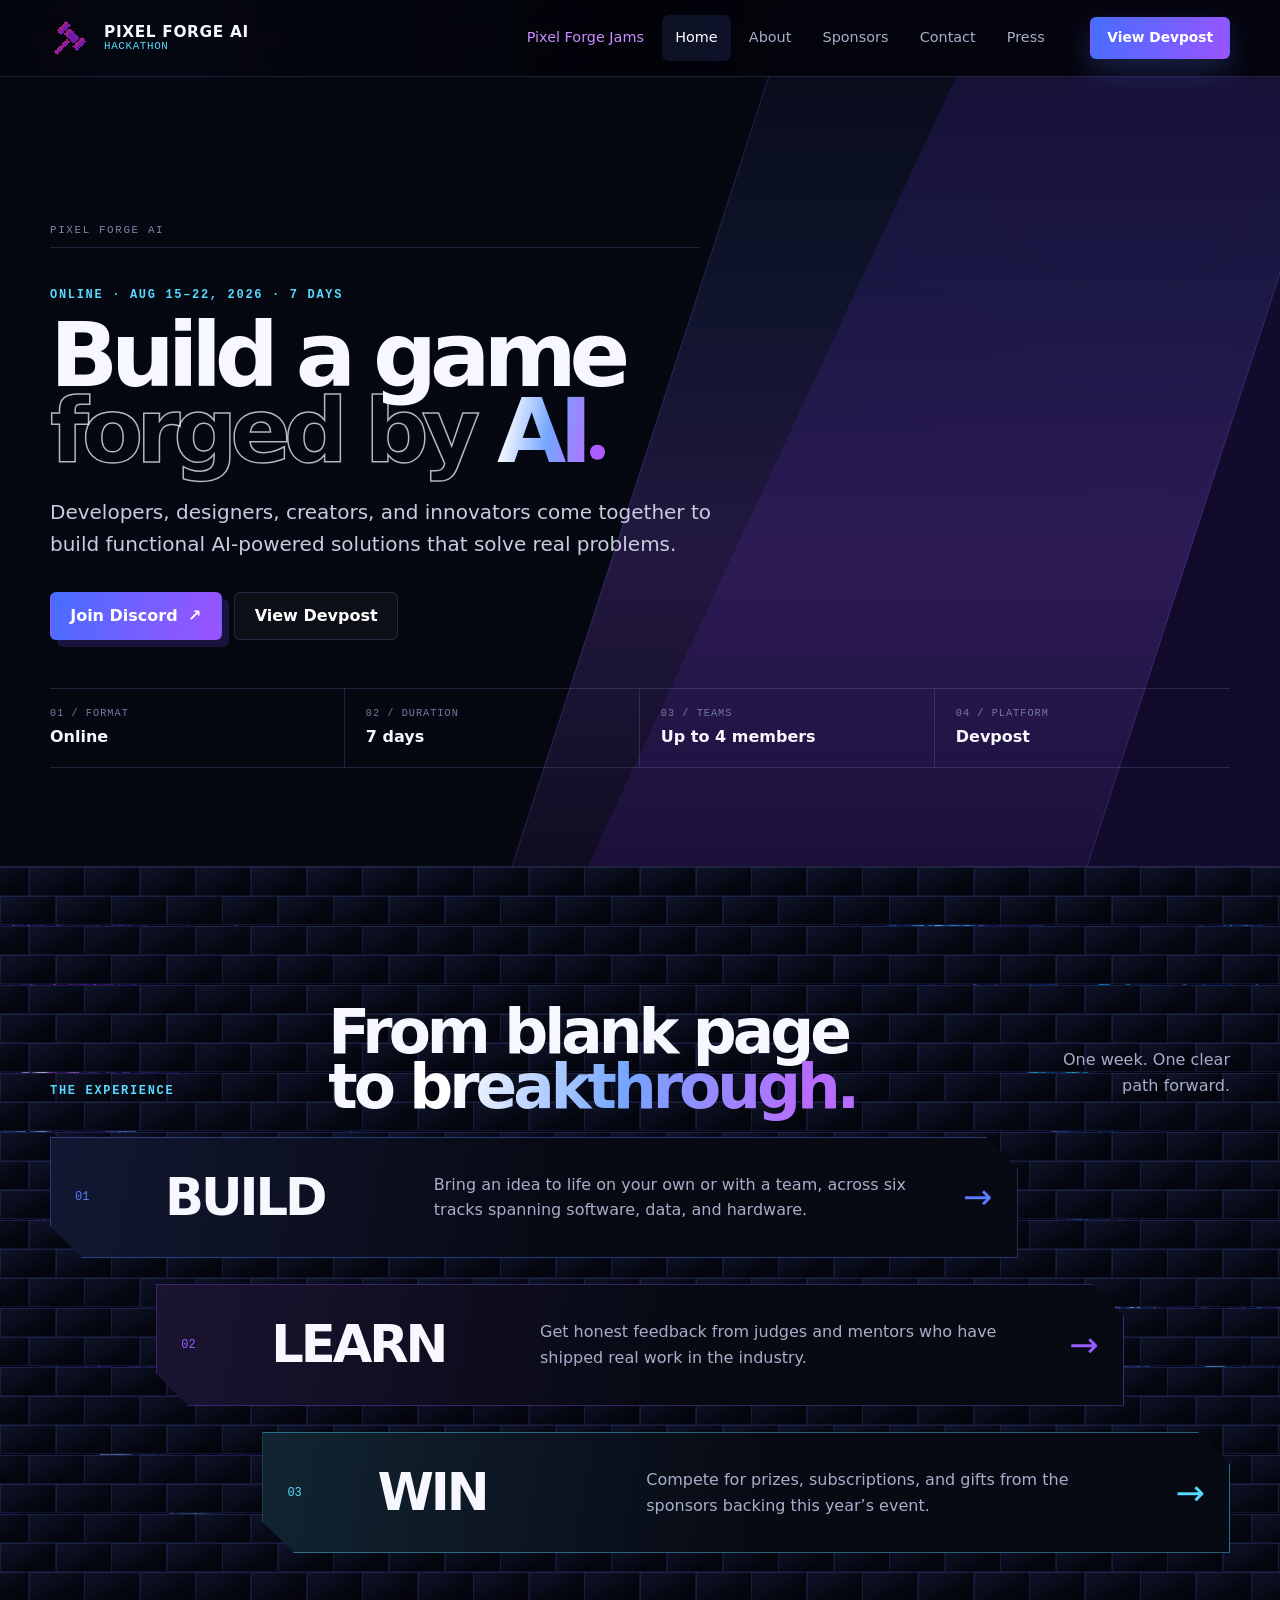
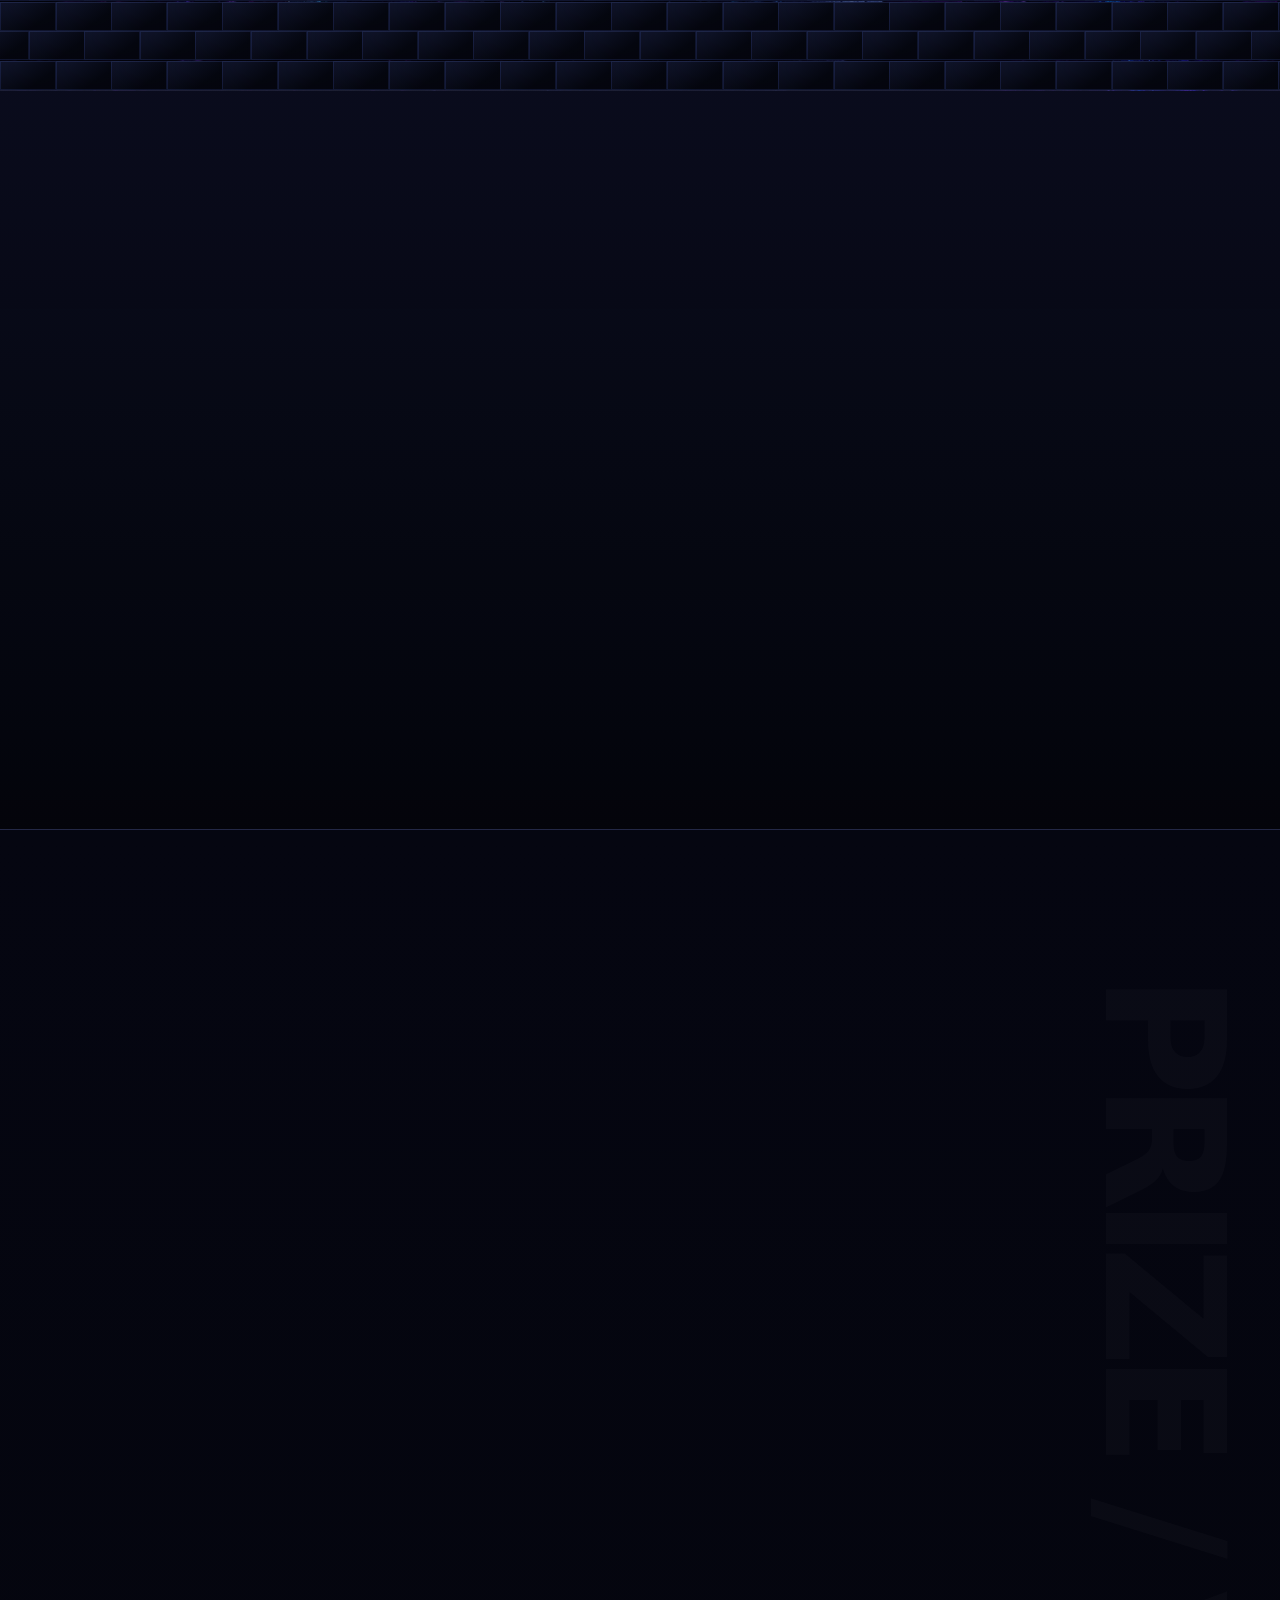
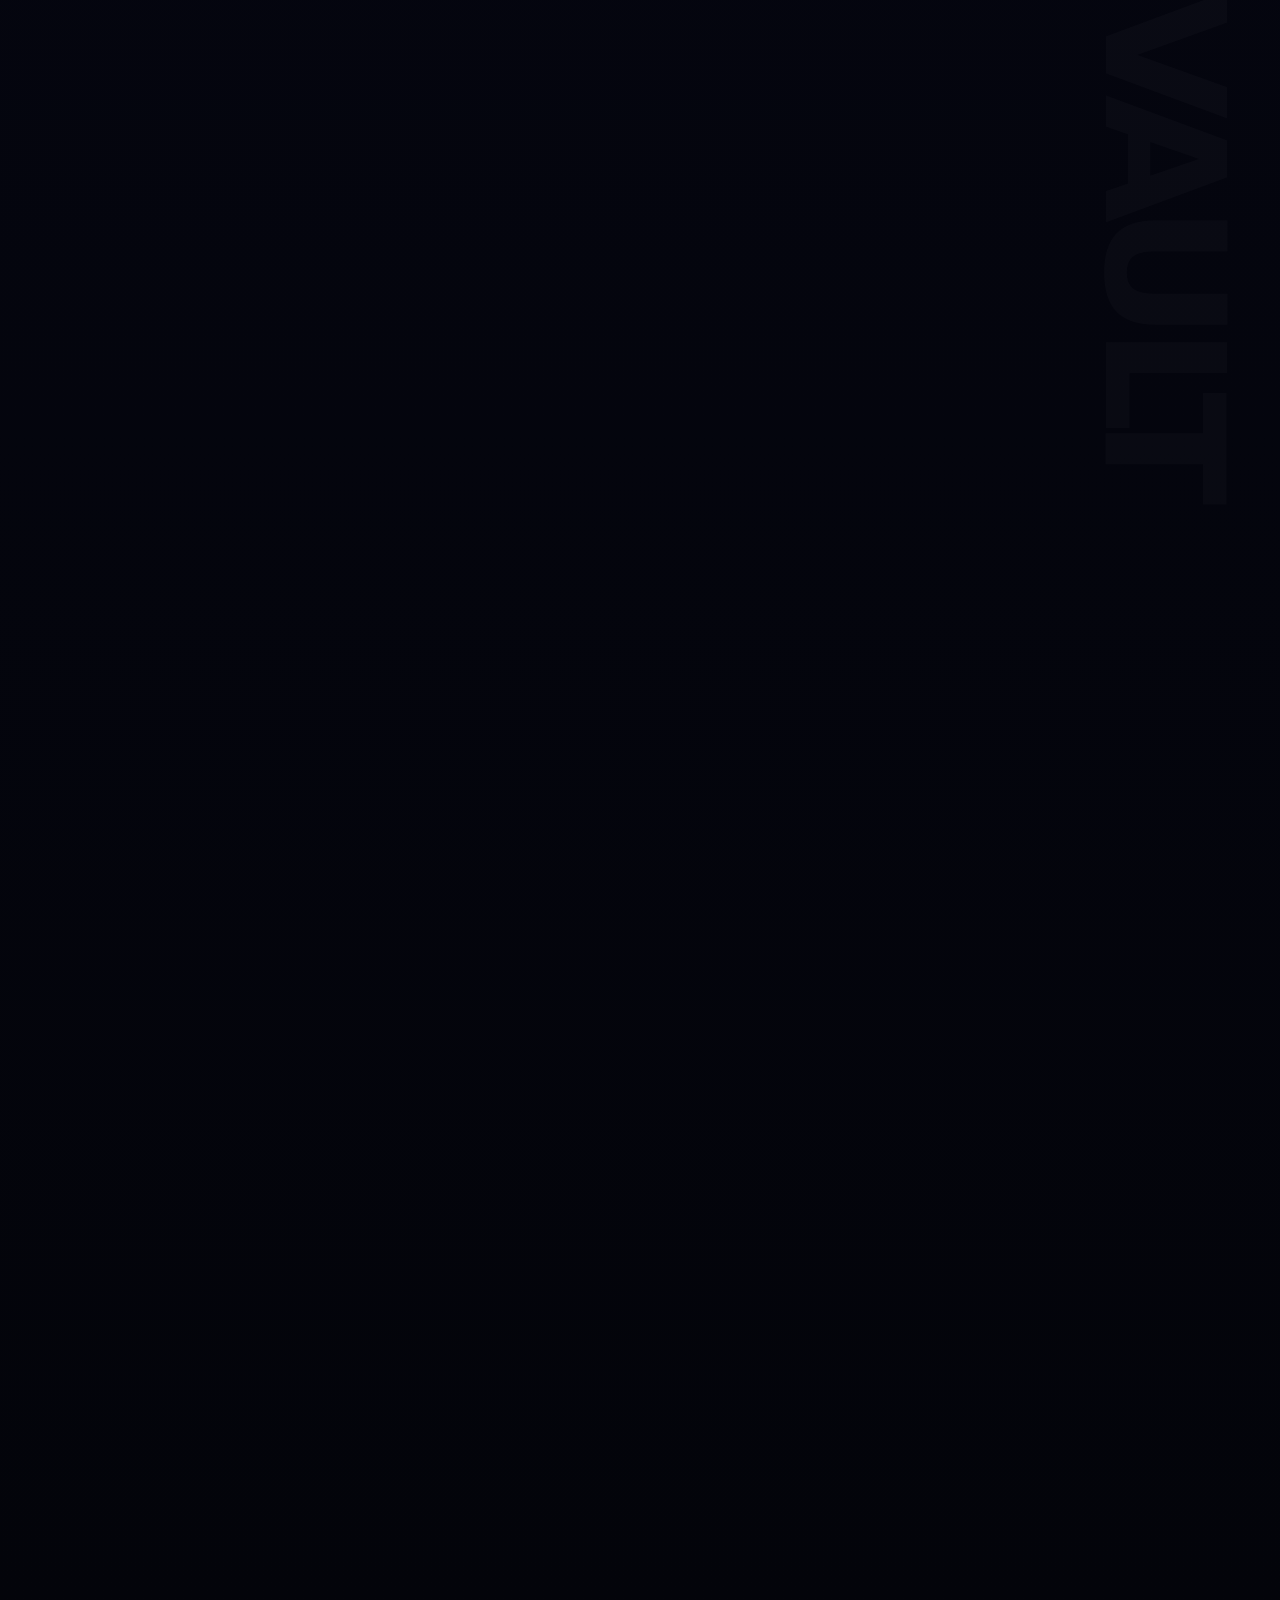
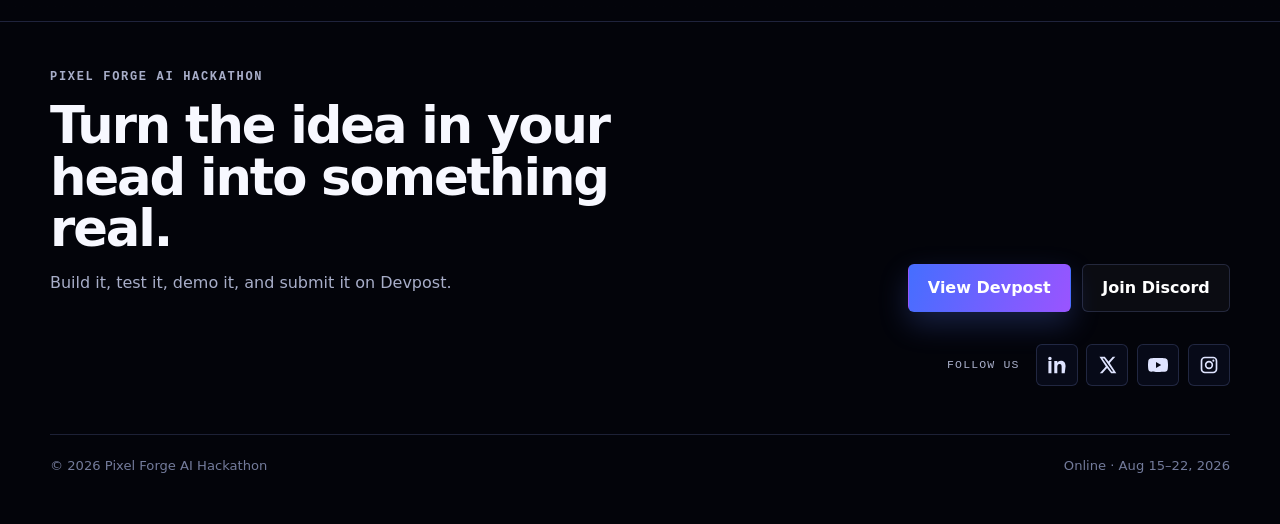
==== commit 9898d788: "Edits" ====
--- a/index.html
+++ b/index.html
@@ -349,10 +349,12 @@
                   .xyz domain free for first year ($15 each) - ONLY 150
                   AVAILABLE
                 </li>
+                <li>1 free month of DevSwarm Pro</li>
                 <li>
                   All participants receive a signed participation certificate at
                   the end of the hackathon.
                 </li>
+                <li>1 free month of DevSwarm Pro</li>
               </ul>
             </article>
           </div>
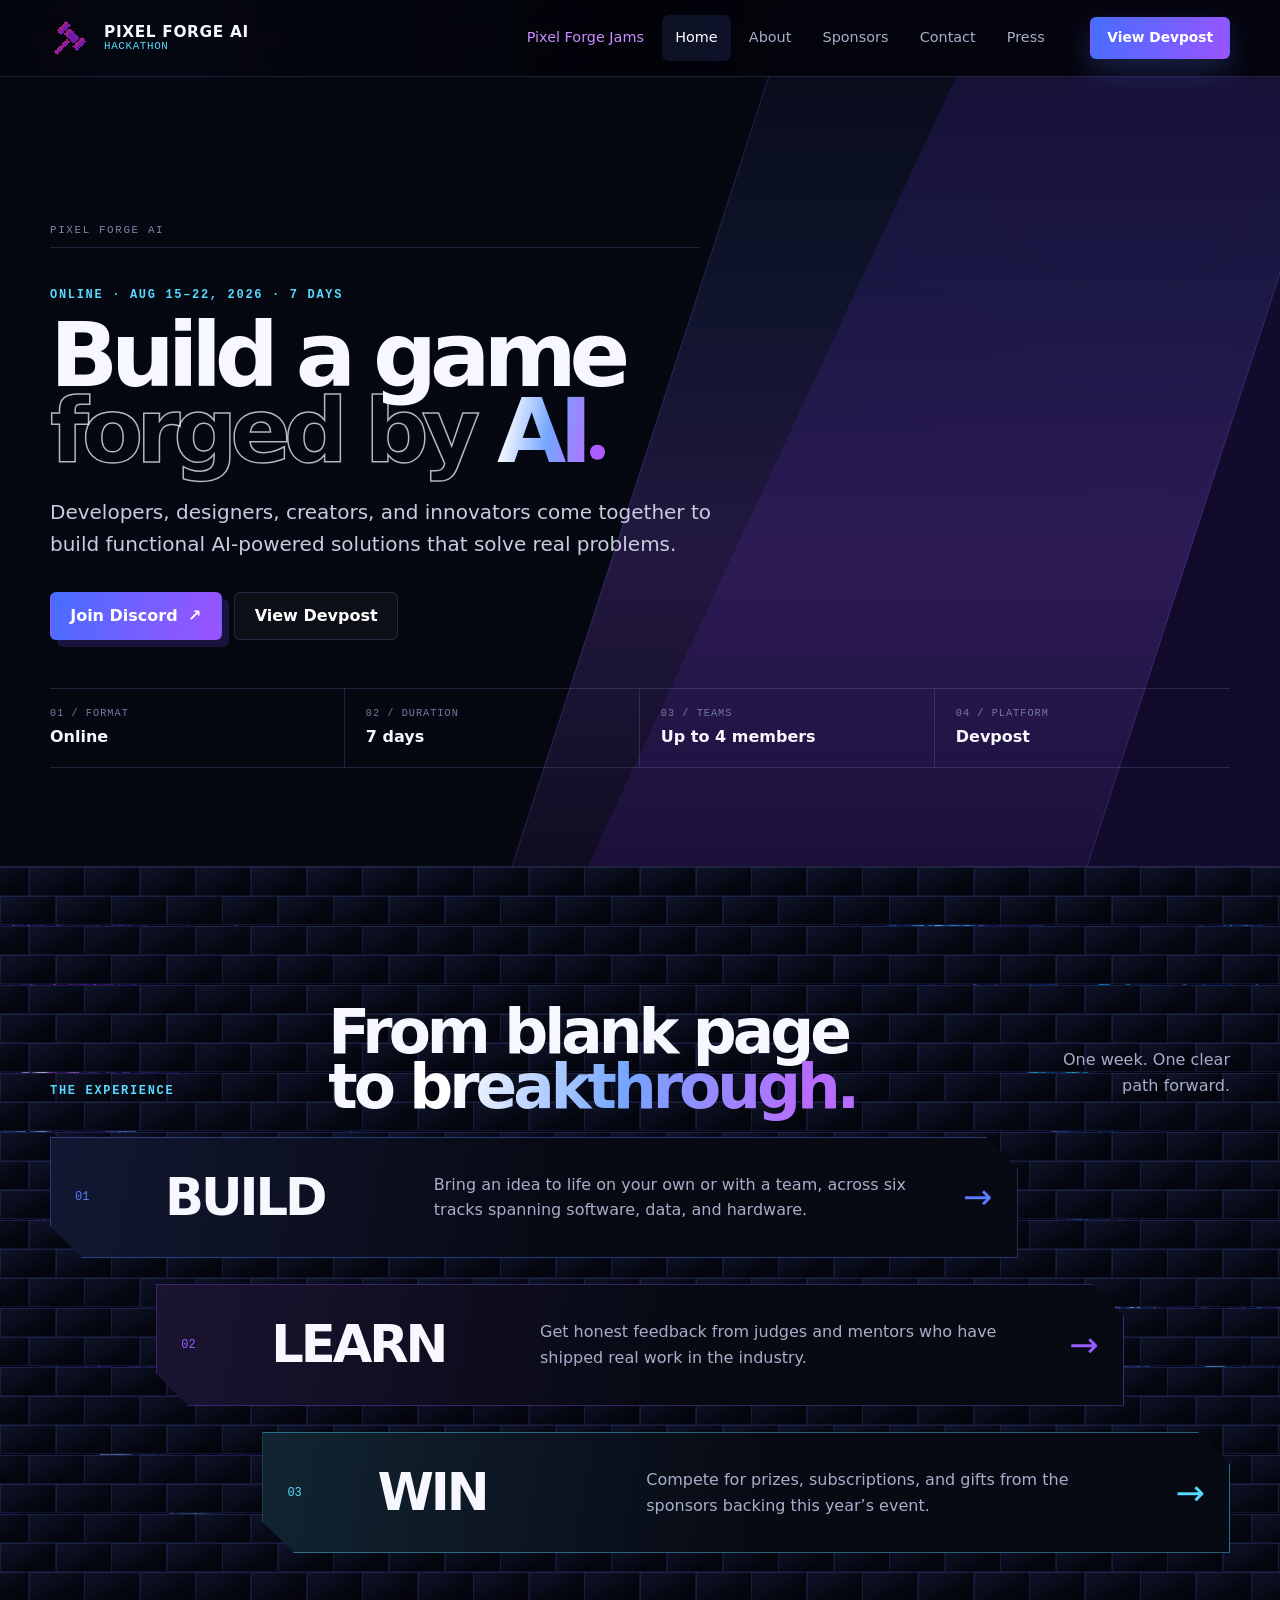
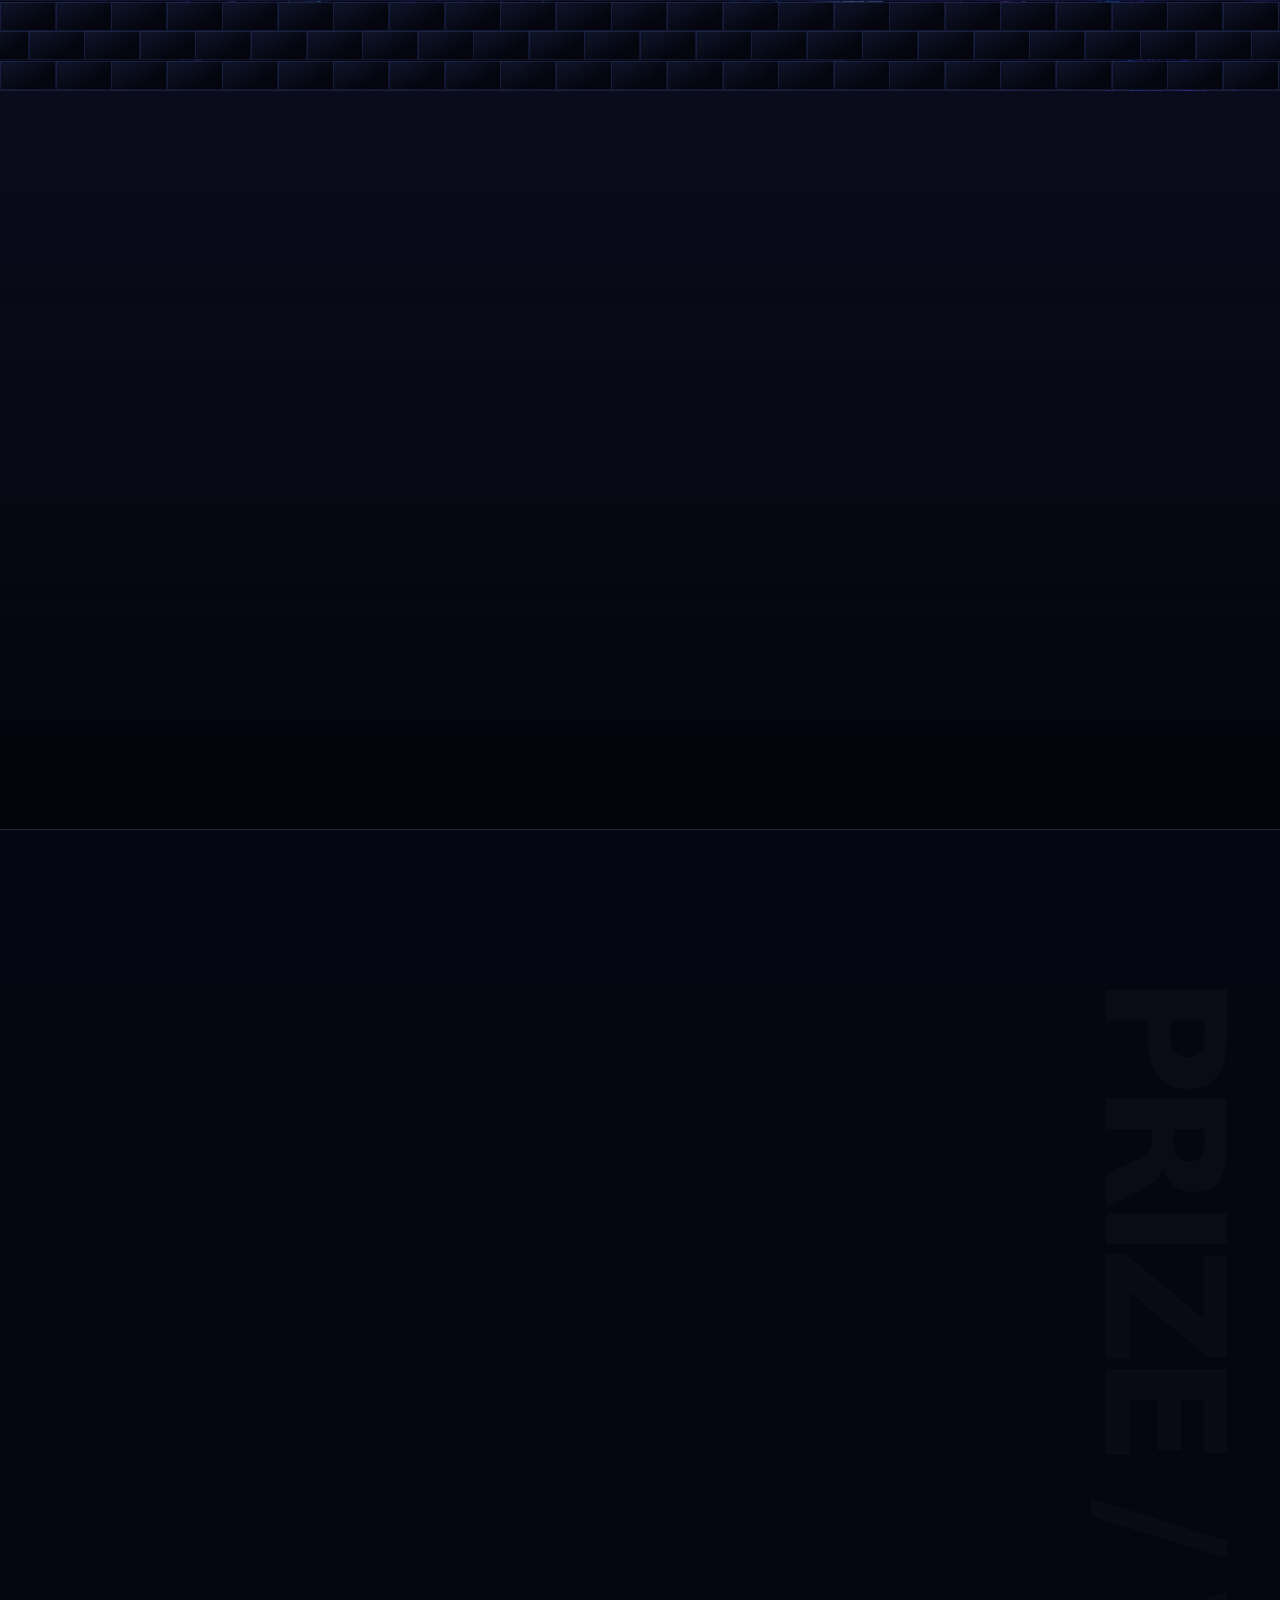
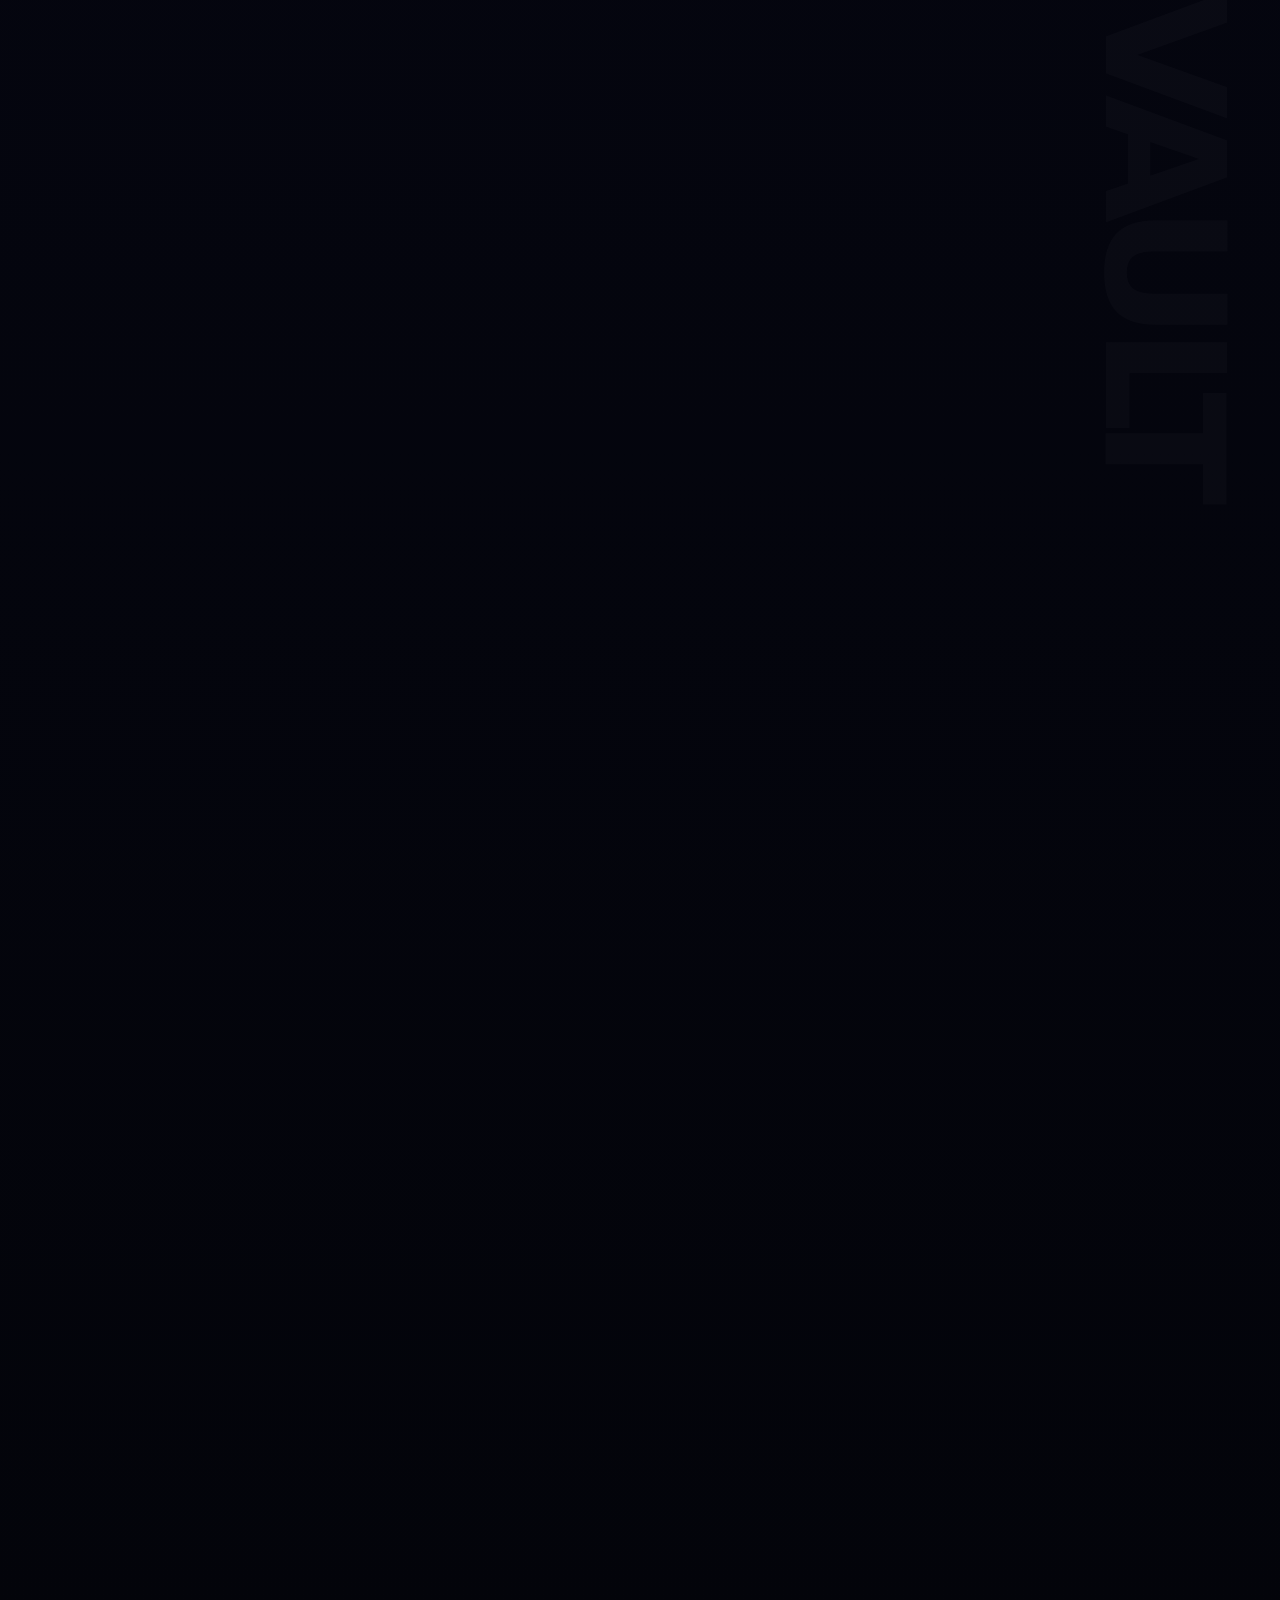
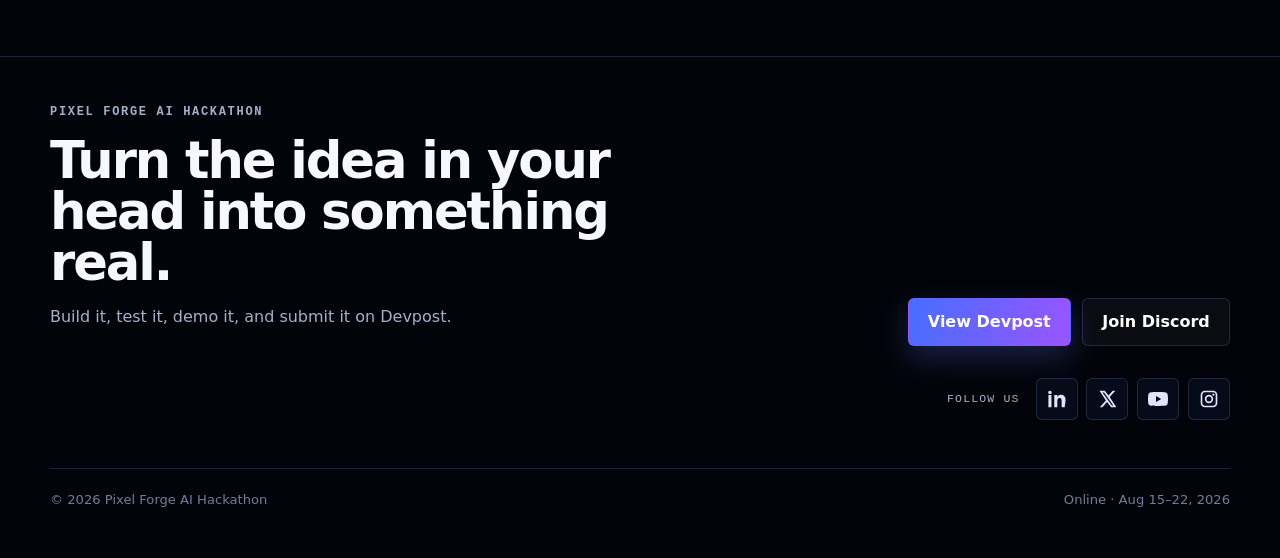
==== commit 8bb49403: "prelint" ====
--- a/index.html
+++ b/index.html
@@ -256,6 +256,7 @@
                   <li>
                     Upto 4 Free 1-year Hawkeye commercial license ($99 Value)
                   </li>
+                  <li>Upto 4 free 1 year of DevSwarm Pro ($98 Value Each)</li>
                   <li>Up to 4 AoPS Voucher (Worth $25)</li>
                   <li>Up to 2, 1 year-long 1Password plan ($48 Value Each)</li>
                   <li>
@@ -342,6 +343,7 @@
                 </div>
               </div>
               <ul>
+                <li>$250 worth of Prelint credits</li>
                 <li>500 free API for YouCam Online Editor ($24 Each)</li>
                 <li>$299 in Tin Computer credits (100 Projects Only)</li>
                 <li>Free 6-month Hawkeye commercial license ($49 Each)</li>
@@ -396,7 +398,7 @@
           <div class="social-links">
             <a
               class="social-link"
-              href="https://www.linkedin.com/in/pixel-forge-game-jams-8003a640b/"
+              href="https://www.linkedin.com/company/pixel-forge123/posts/?feedView=all"
               aria-label="LinkedIn"
               target="_blank"
               rel="noopener noreferrer"
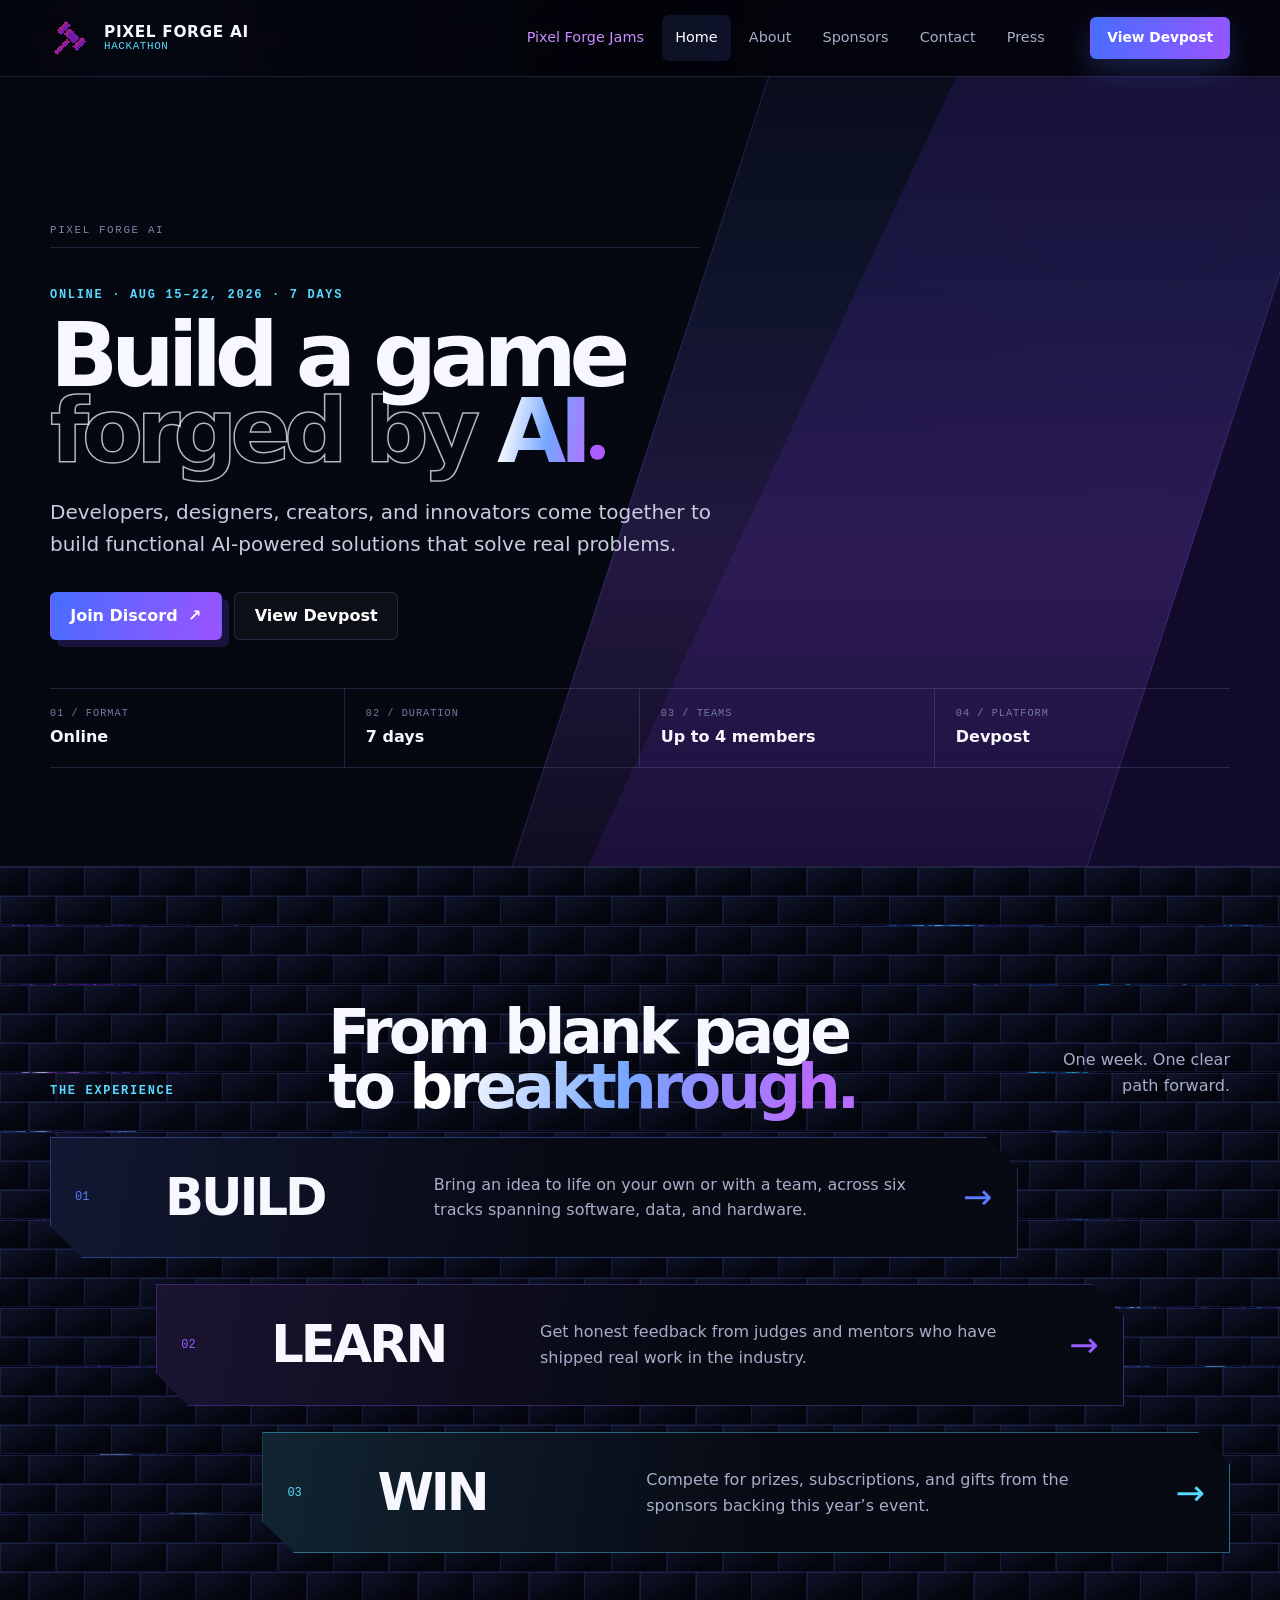
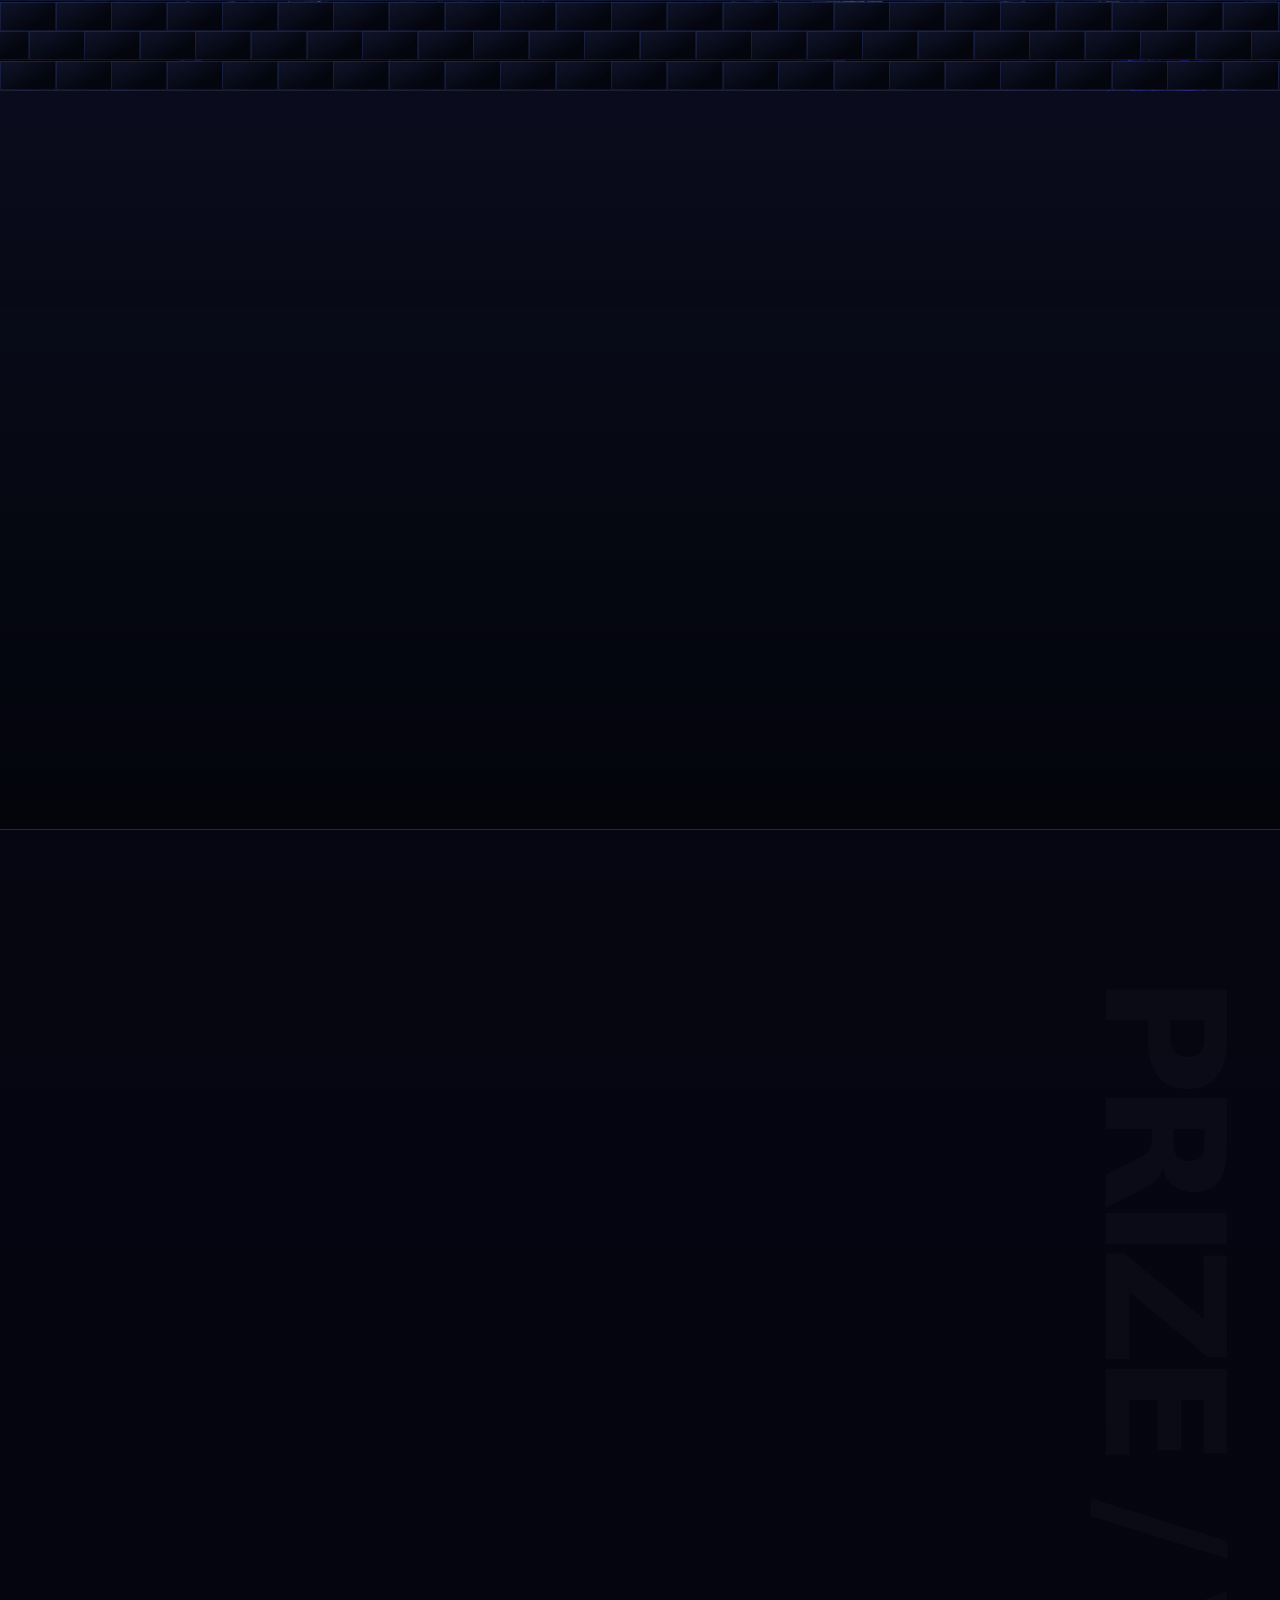
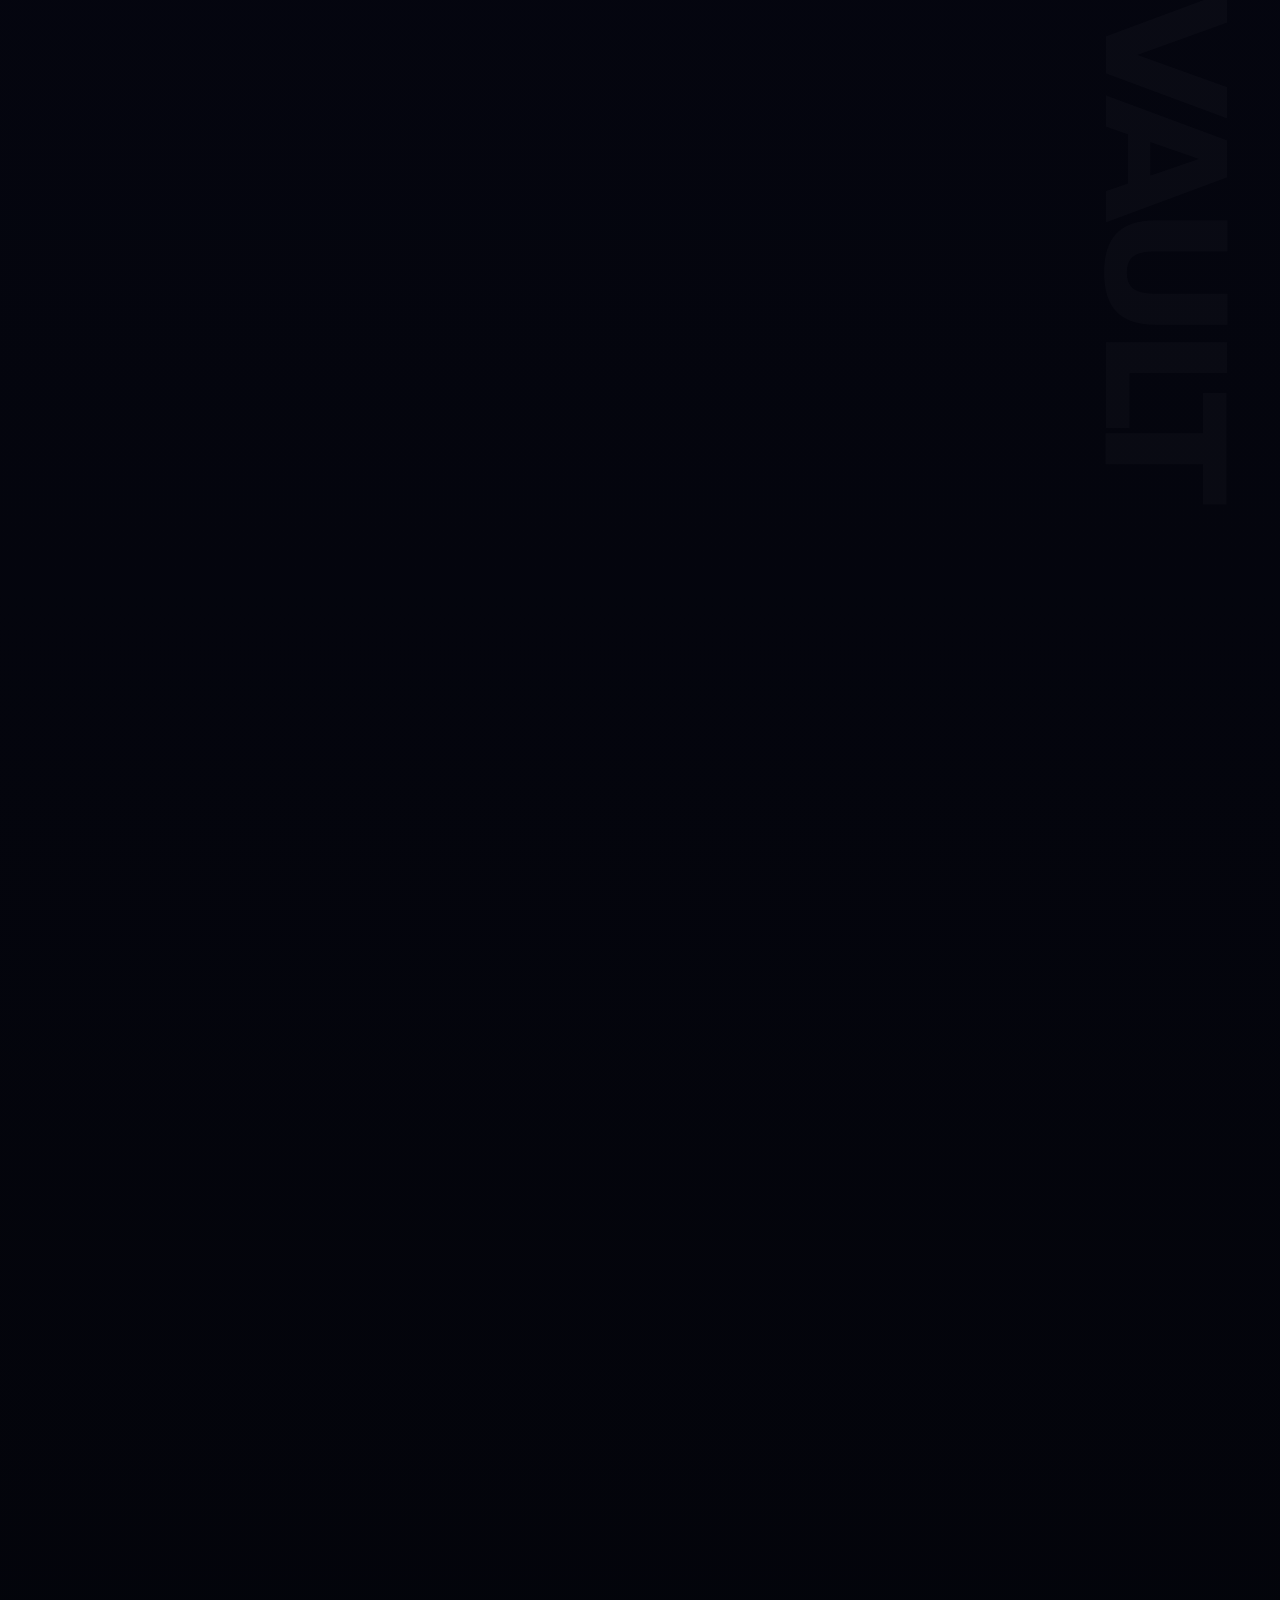
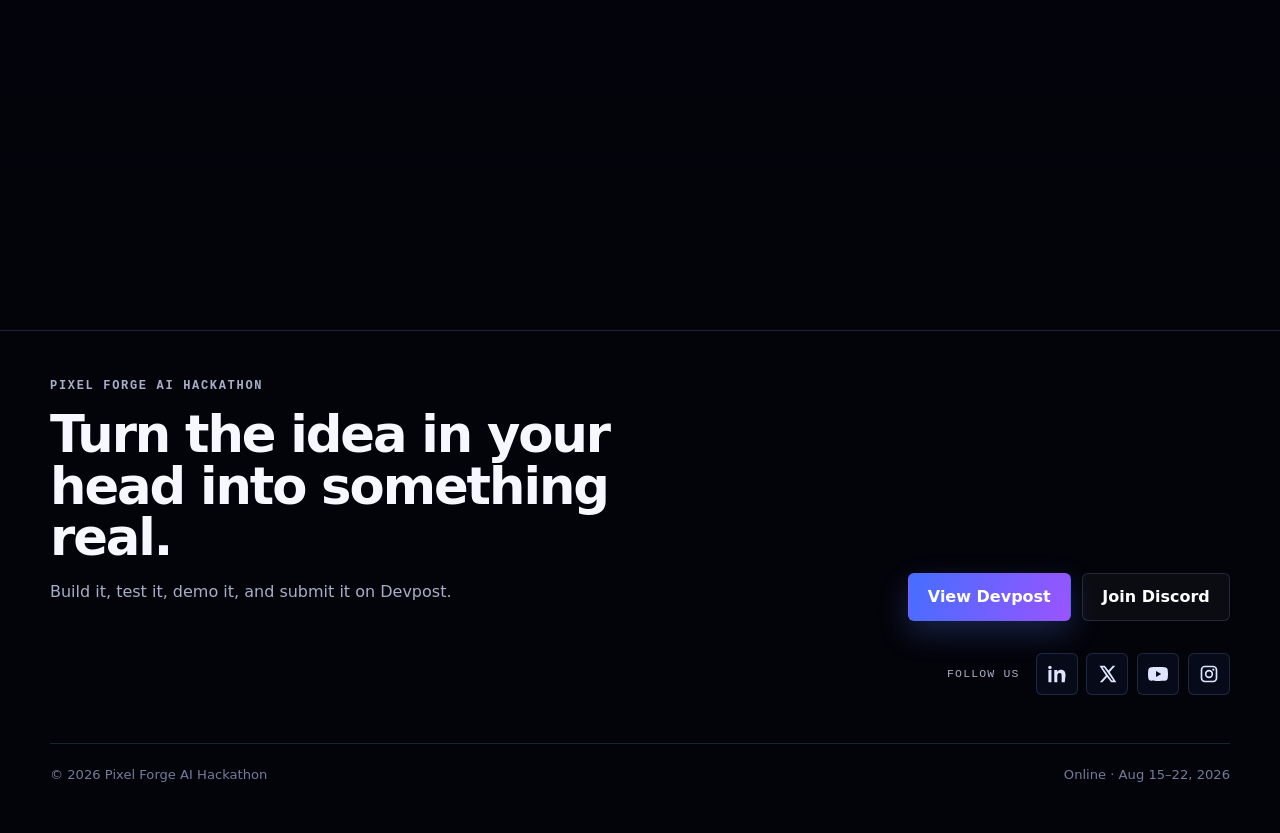
==== commit 82305904: "Update index.html" ====
--- a/index.html
+++ b/index.html
@@ -320,6 +320,18 @@
             </div>
             <article class="judges-award reveal">
               <div>
+                <span class="award-glyph">Bonus</span>
+                <p class="tier-label">Best Use of Prelint</p>
+                <h3>1 winner</h3>
+              </div>
+              <ul>
+                <li>
+                  Upto 4x $1250 in prelint credits - valid for 6 months.
+                </li>
+              </ul>
+            </article>
+            <article class="judges-award reveal">
+              <div>
                 <span class="award-glyph">J/F</span>
                 <p class="tier-label">Judges Favorite</p>
                 <h3>3 winners</h3>
@@ -334,6 +346,7 @@
                 </li>
               </ul>
             </article>
+            
             <article class="everyone-award reveal">
               <div class="everyone-title">
                 <span>∞</span>
